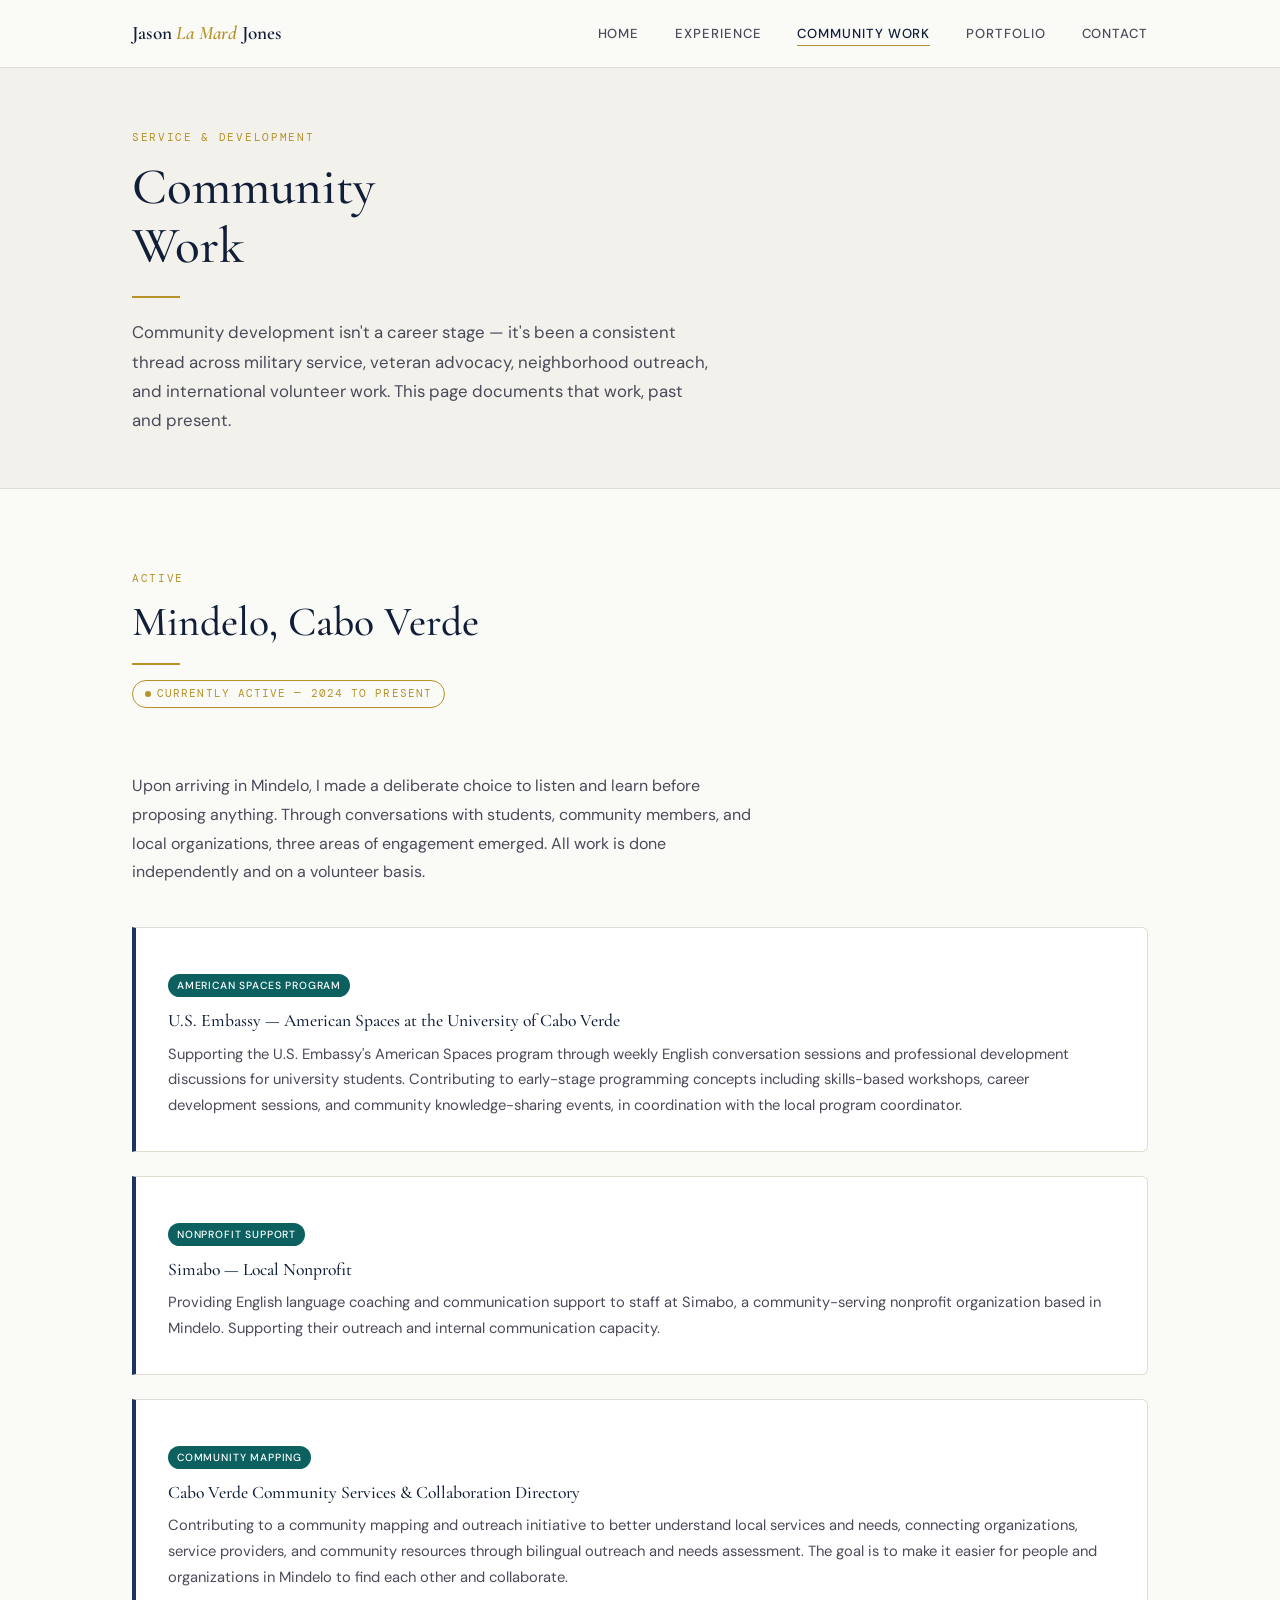
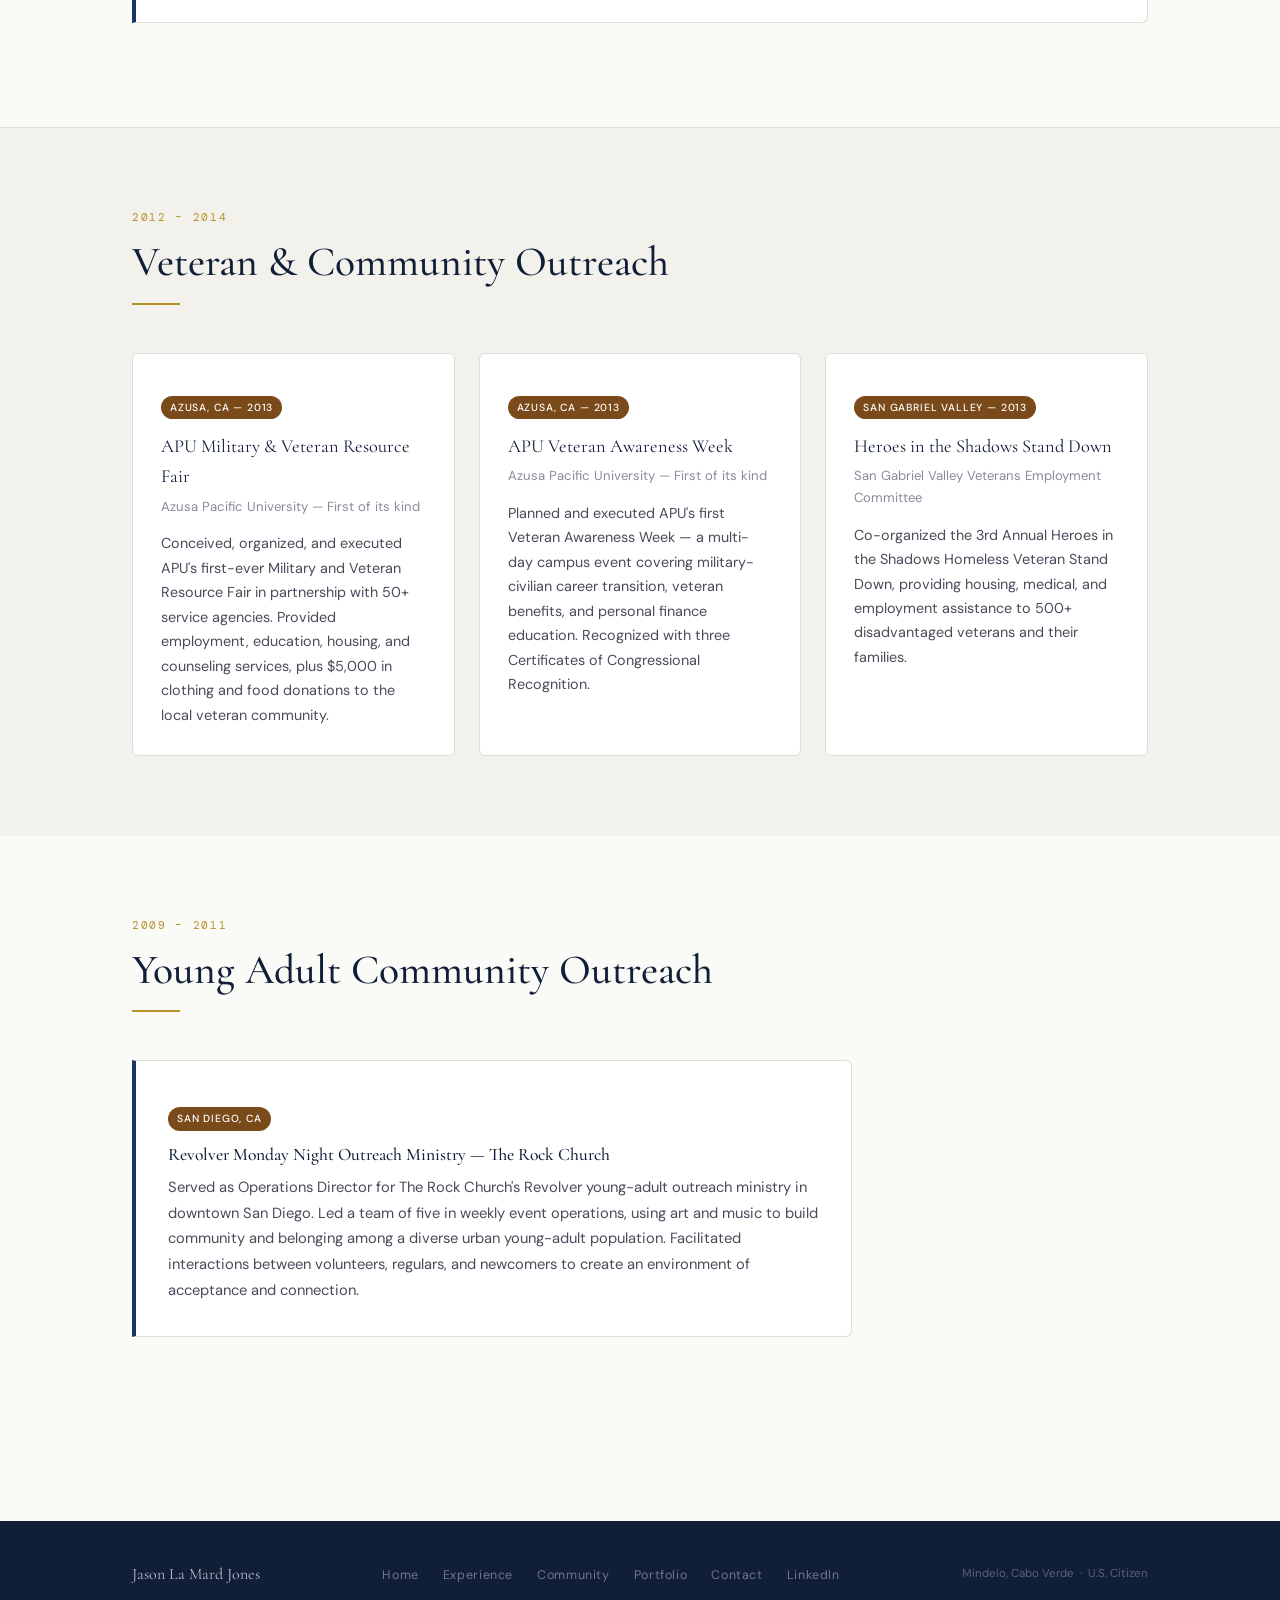
==== community.html @ a24dcb15 "Add files via upload" ====
<!DOCTYPE html>
<html lang="en">
<head>
  <meta charset="UTF-8">
  <meta name="viewport" content="width=device-width, initial-scale=1.0">
  <title>Community Work — Jason La Mard Jones</title>
  <meta name="description" content="Community development work of Jason La Mard Jones — Cabo Verde, veteran outreach, and community engagement initiatives.">
  <link rel="stylesheet" href="style.css">
</head>
<body>

<nav>
  <div class="nav-inner">
    <a href="index.html" class="nav-brand">Jason <span>La Mard</span> Jones</a>
    <ul class="nav-links">
      <li><a href="index.html">Home</a></li>
      <li><a href="experience.html">Experience</a></li>
      <li><a href="community.html">Community Work</a></li>
      <li><a href="portfolio.html">Portfolio</a></li>
      <li><a href="contact.html">Contact</a></li>
    </ul>
    <div class="nav-toggle" role="button" aria-label="Toggle navigation">
      <span></span><span></span><span></span>
    </div>
  </div>
</nav>

<div class="page">

  <!-- Page Header -->
  <section style="background: var(--warm); border-bottom: 1px solid var(--rule); padding: 60px 0 52px;">
    <div class="container">
      <span class="section-label">Service &amp; Development</span>
      <h1 style="font-size: clamp(2rem, 5vw, 3.2rem); max-width: 600px;">Community<br>Work</h1>
      <div class="section-divider" style="margin-top: 20px;"></div>
      <p style="margin-top: 20px; max-width: 580px; font-size: 1.05rem;">Community development isn't a career stage — it's been a consistent thread across military service, veteran advocacy, neighborhood outreach, and international volunteer work. This page documents that work, past and present.</p>
    </div>
  </section>

  <!-- ── CURRENT: CABO VERDE ── -->
  <section>
    <div class="container">
      <div class="section-title">
        <span class="section-label">Active</span>
        <h2>Mindelo, Cabo Verde</h2>
        <div class="section-divider"></div>
        <div style="margin-top: 14px;">
          <span class="current-badge">Currently Active — 2024 to Present</span>
        </div>
      </div>

      <p style="max-width: 620px; margin-bottom: 40px; font-size: 1rem; color: var(--mid); line-height: 1.8;">
        Upon arriving in Mindelo, I made a deliberate choice to listen and learn before proposing anything. Through conversations with students, community members, and local organizations, three areas of engagement emerged. All work is done independently and on a volunteer basis.
      </p>

      <div class="initiative-block fade-up">
        <span class="card-tag ct-community" style="margin-bottom: 14px; display: inline-block;">American Spaces Program</span>
        <h3>U.S. Embassy — American Spaces at the University of Cabo Verde</h3>
        <p style="margin-top: 10px;">Supporting the U.S. Embassy's American Spaces program through weekly English conversation sessions and professional development discussions for university students. Contributing to early-stage programming concepts including skills-based workshops, career development sessions, and community knowledge-sharing events, in coordination with the local program coordinator.</p>
      </div>

      <div class="initiative-block fade-up">
        <span class="card-tag ct-community" style="margin-bottom: 14px; display: inline-block;">Nonprofit Support</span>
        <h3>Simabo — Local Nonprofit</h3>
        <p style="margin-top: 10px;">Providing English language coaching and communication support to staff at Simabo, a community-serving nonprofit organization based in Mindelo. Supporting their outreach and internal communication capacity.</p>
      </div>

      <div class="initiative-block fade-up">
        <span class="card-tag ct-community" style="margin-bottom: 14px; display: inline-block;">Community Mapping</span>
        <h3>Cabo Verde Community Services &amp; Collaboration Directory</h3>
        <p style="margin-top: 10px;">Contributing to a community mapping and outreach initiative to better understand local services and needs, connecting organizations, service providers, and community resources through bilingual outreach and needs assessment. The goal is to make it easier for people and organizations in Mindelo to find each other and collaborate.</p>
        <!-- Add research documents here as links, e.g.:
        <div style="margin-top: 16px;">
          <a href="#" class="btn btn-ghost" style="font-size: 0.78rem;">Download Community Needs Overview →</a>
        </div>
        -->
      </div>
    </div>
  </section>

  <!-- ── VETERAN OUTREACH ── -->
  <section class="bg-warm" style="border-top: 1px solid var(--rule);">
    <div class="container">
      <div class="section-title">
        <span class="section-label">2012 – 2014</span>
        <h2>Veteran &amp; Community Outreach</h2>
        <div class="section-divider"></div>
      </div>

      <div class="exp-grid">

        <div class="card fade-up">
          <span class="card-tag ct-outreach" style="margin-bottom: 12px; display: inline-block;">Azusa, CA — 2013</span>
          <div class="card-role">APU Military &amp; Veteran Resource Fair</div>
          <div class="card-org">Azusa Pacific University — First of its kind</div>
          <p class="card-body" style="margin-top: 10px;">Conceived, organized, and executed APU's first-ever Military and Veteran Resource Fair in partnership with 50+ service agencies. Provided employment, education, housing, and counseling services, plus $5,000 in clothing and food donations to the local veteran community.</p>
          <!-- Add event photos here -->
        </div>

        <div class="card fade-up">
          <span class="card-tag ct-outreach" style="margin-bottom: 12px; display: inline-block;">Azusa, CA — 2013</span>
          <div class="card-role">APU Veteran Awareness Week</div>
          <div class="card-org">Azusa Pacific University — First of its kind</div>
          <p class="card-body" style="margin-top: 10px;">Planned and executed APU's first Veteran Awareness Week — a multi-day campus event covering military-civilian career transition, veteran benefits, and personal finance education. Recognized with three Certificates of Congressional Recognition.</p>
          <!-- Add event photos here -->
        </div>

        <div class="card fade-up">
          <span class="card-tag ct-outreach" style="margin-bottom: 12px; display: inline-block;">San Gabriel Valley — 2013</span>
          <div class="card-role">Heroes in the Shadows Stand Down</div>
          <div class="card-org">San Gabriel Valley Veterans Employment Committee</div>
          <p class="card-body" style="margin-top: 10px;">Co-organized the 3rd Annual Heroes in the Shadows Homeless Veteran Stand Down, providing housing, medical, and employment assistance to 500+ disadvantaged veterans and their families.</p>
          <!-- Add SGVVEC photos here -->
        </div>

      </div>
    </div>
  </section>

  <!-- ── YOUNG ADULT OUTREACH ── -->
  <section>
    <div class="container">
      <div class="section-title">
        <span class="section-label">2009 – 2011</span>
        <h2>Young Adult Community Outreach</h2>
        <div class="section-divider"></div>
      </div>

      <div class="initiative-block fade-up" style="max-width: 720px;">
        <span class="card-tag ct-outreach" style="margin-bottom: 14px; display: inline-block;">San Diego, CA</span>
        <h3>Revolver Monday Night Outreach Ministry — The Rock Church</h3>
        <p style="margin-top: 10px;">Served as Operations Director for The Rock Church's Revolver young-adult outreach ministry in downtown San Diego. Led a team of five in weekly event operations, using art and music to build community and belonging among a diverse urban young-adult population. Facilitated interactions between volunteers, regulars, and newcomers to create an environment of acceptance and connection.</p>
        <!-- Add Rock Church / Revolver event photos here -->
      </div>
    </div>
  </section>

  <footer>
    <div class="footer-inner">
      <span class="footer-name">Jason La Mard Jones</span>
      <ul class="footer-links">
        <li><a href="index.html">Home</a></li>
        <li><a href="experience.html">Experience</a></li>
        <li><a href="community.html">Community</a></li>
        <li><a href="portfolio.html">Portfolio</a></li>
        <li><a href="contact.html">Contact</a></li>
        <li><a href="https://linkedin.com/in/jasonlamardjones" target="_blank">LinkedIn</a></li>
      </ul>
      <span class="footer-copy">Mindelo, Cabo Verde &nbsp;·&nbsp; U.S. Citizen</span>
    </div>
  </footer>

</div>
<script src="main.js"></script>
</body>
</html>
---- style.css ----
/* ═══════════════════════════════════════════════════
   Jason La Mard Jones — Portfolio
   Design: Light & refined, editorial typography
   Palette: Cream/white base, deep navy, antique gold
   ═══════════════════════════════════════════════════ */

@import url('https://fonts.googleapis.com/css2?family=Cormorant+Garamond:ital,wght@0,400;0,500;0,600;1,400;1,500&family=DM+Sans:wght@300;400;500&family=DM+Mono:wght@400;500&display=swap');

:root {
  --navy:      #1C3461;
  --navy-deep: #111E38;
  --navy-soft: #2A4A8A;
  --gold:      #B5922A;
  --gold-lt:   #D4AE50;
  --gold-pale: #F5EDD6;
  --cream:     #FAFAF7;
  --warm:      #F3F1EC;
  --white:     #FFFFFF;
  --ink:       #1A1A24;
  --mid:       #4A4A5A;
  --soft:      #8A8A9A;
  --rule:      #E2DDD4;

  --serif:  'Cormorant Garamond', Georgia, serif;
  --sans:   'DM Sans', system-ui, sans-serif;
  --mono:   'DM Mono', monospace;

  --nav-h:  68px;
  --max:    1080px;
  --radius: 6px;

  --ease: cubic-bezier(0.25, 0.46, 0.45, 0.94);
}

*, *::before, *::after { box-sizing: border-box; margin: 0; padding: 0; }

html { scroll-behavior: smooth; font-size: 16px; }

body {
  font-family: var(--sans);
  background: var(--cream);
  color: var(--ink);
  line-height: 1.65;
  -webkit-font-smoothing: antialiased;
}

/* ── TYPOGRAPHY ── */

h1, h2, h3, h4 {
  font-family: var(--serif);
  font-weight: 500;
  line-height: 1.15;
  color: var(--navy-deep);
}

h1 { font-size: clamp(2.6rem, 6vw, 4.2rem); }
h2 { font-size: clamp(1.8rem, 4vw, 2.6rem); }
h3 { font-size: clamp(1.2rem, 2.5vw, 1.6rem); }
h4 { font-size: 1.1rem; }

p { color: var(--mid); font-size: 1rem; line-height: 1.75; }

a { color: var(--navy); text-decoration: none; transition: color 0.2s; }
a:hover { color: var(--gold); }

strong { font-weight: 500; color: var(--ink); }

/* ── NAVIGATION ── */

nav {
  position: fixed;
  top: 0; left: 0; right: 0;
  height: var(--nav-h);
  background: rgba(250, 250, 247, 0.94);
  backdrop-filter: blur(12px);
  -webkit-backdrop-filter: blur(12px);
  border-bottom: 1px solid var(--rule);
  z-index: 100;
  display: flex;
  align-items: center;
}

.nav-inner {
  max-width: var(--max);
  margin: 0 auto;
  padding: 0 32px;
  width: 100%;
  display: flex;
  align-items: center;
  justify-content: space-between;
}

.nav-brand {
  font-family: var(--serif);
  font-size: 1.2rem;
  font-weight: 600;
  color: var(--navy-deep);
  letter-spacing: 0.01em;
  text-decoration: none;
}

.nav-brand span {
  color: var(--gold);
  font-style: italic;
}

.nav-links {
  display: flex;
  align-items: center;
  gap: 36px;
  list-style: none;
}

.nav-links a {
  font-size: 0.82rem;
  font-weight: 500;
  letter-spacing: 0.07em;
  text-transform: uppercase;
  color: var(--mid);
  transition: color 0.2s;
  position: relative;
  padding-bottom: 2px;
}

.nav-links a::after {
  content: '';
  position: absolute;
  bottom: -2px; left: 0;
  width: 0; height: 1px;
  background: var(--gold);
  transition: width 0.25s var(--ease);
}

.nav-links a:hover,
.nav-links a.active {
  color: var(--navy-deep);
}

.nav-links a:hover::after,
.nav-links a.active::after {
  width: 100%;
}

/* Mobile nav toggle */
.nav-toggle {
  display: none;
  flex-direction: column;
  gap: 5px;
  cursor: pointer;
  padding: 4px;
}

.nav-toggle span {
  display: block;
  width: 24px; height: 1.5px;
  background: var(--navy-deep);
  transition: transform 0.3s, opacity 0.3s;
}

/* ── PAGE WRAPPER ── */

.page {
  padding-top: var(--nav-h);
  min-height: 100vh;
}

.container {
  max-width: var(--max);
  margin: 0 auto;
  padding: 0 32px;
}

/* ── SECTION ── */

section {
  padding: 80px 0;
}

.section-label {
  font-family: var(--mono);
  font-size: 0.7rem;
  letter-spacing: 0.15em;
  text-transform: uppercase;
  color: var(--gold);
  margin-bottom: 12px;
  display: block;
}

.section-title {
  margin-bottom: 48px;
}

.section-title h2 {
  margin-bottom: 4px;
}

.section-divider {
  width: 48px; height: 2px;
  background: var(--gold);
  margin-top: 16px;
}

/* ── HERO (home page) ── */

.hero {
  padding: 100px 0 80px;
  background: var(--cream);
  position: relative;
  overflow: hidden;
}

.hero::before {
  content: '';
  position: absolute;
  top: -120px; right: -80px;
  width: 500px; height: 500px;
  border-radius: 50%;
  background: radial-gradient(circle, rgba(181,146,42,0.06) 0%, transparent 70%);
  pointer-events: none;
}

.hero-grid {
  display: grid;
  grid-template-columns: 1fr 380px;
  gap: 80px;
  align-items: center;
}

.hero-eyebrow {
  font-family: var(--mono);
  font-size: 0.72rem;
  letter-spacing: 0.16em;
  text-transform: uppercase;
  color: var(--gold);
  margin-bottom: 20px;
  display: block;
}

.hero h1 {
  margin-bottom: 8px;
}

.hero-subtitle {
  font-family: var(--serif);
  font-size: clamp(1.1rem, 2.5vw, 1.4rem);
  color: var(--mid);
  font-style: italic;
  margin-bottom: 28px;
  line-height: 1.4;
}

.hero-tags {
  display: flex;
  flex-wrap: wrap;
  gap: 8px;
  margin-bottom: 36px;
}

.tag {
  font-size: 0.75rem;
  font-weight: 500;
  letter-spacing: 0.05em;
  padding: 5px 14px;
  border-radius: 20px;
  border: 1px solid var(--rule);
  color: var(--mid);
  background: var(--white);
}

.tag.highlight {
  background: var(--navy);
  color: var(--gold-pale);
  border-color: var(--navy);
}

.hero-bio {
  font-size: 1.05rem;
  line-height: 1.8;
  color: var(--mid);
  margin-bottom: 40px;
  max-width: 580px;
}

.hero-actions {
  display: flex;
  gap: 16px;
  flex-wrap: wrap;
}

/* Photo panel */
.hero-photo {
  position: relative;
}

.photo-frame {
  position: relative;
  border-radius: 4px;
  overflow: hidden;
  aspect-ratio: 4/5;
  background: var(--warm);
  border: 1px solid var(--rule);
}

.photo-frame::after {
  content: '';
  position: absolute;
  inset: 0;
  border: 1px solid rgba(181,146,42,0.2);
  border-radius: 4px;
  pointer-events: none;
}

.photo-placeholder {
  width: 100%;
  height: 100%;
  display: flex;
  flex-direction: column;
  align-items: center;
  justify-content: center;
  gap: 12px;
  color: var(--soft);
}

.photo-placeholder svg {
  width: 48px; height: 48px;
  opacity: 0.4;
}

.photo-placeholder p {
  font-size: 0.8rem;
  color: var(--soft);
  text-align: center;
  padding: 0 20px;
}

.photo-accent {
  position: absolute;
  bottom: -16px; right: -16px;
  width: 80px; height: 80px;
  border: 2px solid var(--gold);
  border-radius: 4px;
  opacity: 0.3;
  pointer-events: none;
}

.stat-strip {
  display: flex;
  gap: 32px;
  margin-top: 28px;
  padding-top: 28px;
  border-top: 1px solid var(--rule);
}

.stat {
  display: flex;
  flex-direction: column;
}

.stat-num {
  font-family: var(--serif);
  font-size: 1.8rem;
  font-weight: 600;
  color: var(--navy);
  line-height: 1;
}

.stat-label {
  font-size: 0.72rem;
  color: var(--soft);
  letter-spacing: 0.04em;
  margin-top: 4px;
}

/* ── BUTTONS ── */

.btn {
  display: inline-flex;
  align-items: center;
  gap: 8px;
  font-family: var(--sans);
  font-size: 0.82rem;
  font-weight: 500;
  letter-spacing: 0.06em;
  text-transform: uppercase;
  padding: 12px 24px;
  border-radius: var(--radius);
  cursor: pointer;
  transition: all 0.22s var(--ease);
  text-decoration: none;
  border: none;
}

.btn-primary {
  background: var(--navy);
  color: var(--gold-pale);
}

.btn-primary:hover {
  background: var(--navy-deep);
  color: var(--gold-lt);
  transform: translateY(-1px);
  box-shadow: 0 4px 16px rgba(28,52,97,0.25);
}

.btn-outline {
  background: transparent;
  color: var(--navy);
  border: 1.5px solid var(--navy);
}

.btn-outline:hover {
  background: var(--navy);
  color: var(--gold-pale);
  transform: translateY(-1px);
}

.btn-ghost {
  background: transparent;
  color: var(--gold);
  border: 1.5px solid var(--gold);
  padding: 10px 20px;
}

.btn-ghost:hover {
  background: var(--gold-pale);
  color: var(--navy);
}

/* ── CARDS ── */

.card {
  background: var(--white);
  border: 1px solid var(--rule);
  border-radius: var(--radius);
  padding: 28px;
  transition: box-shadow 0.25s, transform 0.25s;
}

.card:hover {
  box-shadow: 0 8px 32px rgba(28,52,97,0.09);
  transform: translateY(-2px);
}

.card-year {
  font-family: var(--mono);
  font-size: 0.68rem;
  letter-spacing: 0.1em;
  color: var(--gold);
  text-transform: uppercase;
  margin-bottom: 8px;
}

.card-role {
  font-family: var(--serif);
  font-size: 1.15rem;
  color: var(--navy-deep);
  margin-bottom: 4px;
}

.card-org {
  font-size: 0.82rem;
  color: var(--soft);
  margin-bottom: 14px;
}

.card-body {
  font-size: 0.9rem;
  line-height: 1.7;
  color: var(--mid);
}

.card-tag {
  display: inline-block;
  font-size: 0.65rem;
  font-weight: 500;
  letter-spacing: 0.08em;
  text-transform: uppercase;
  padding: 3px 9px;
  border-radius: 20px;
  margin-top: 14px;
  color: #fff;
}

.ct-military  { background: var(--navy); }
.ct-outreach  { background: #7A4A1A; }
.ct-education { background: #1A5C2A; }
.ct-media     { background: #7A1A1A; }
.ct-coaching  { background: #4A1A7A; }
.ct-community { background: #0D6060; }

/* ── TIMELINE ── */

.tl-wrap {
  position: relative;
  padding-left: 32px;
}

.tl-wrap::before {
  content: '';
  position: absolute;
  left: 7px; top: 6px; bottom: 6px;
  width: 1px;
  background: linear-gradient(to bottom, var(--navy) 0%, var(--gold) 100%);
}

.tl-entry {
  position: relative;
  margin-bottom: 36px;
  cursor: pointer;
}

.tl-entry::before {
  content: '';
  position: absolute;
  left: -28px; top: 6px;
  width: 10px; height: 10px;
  border-radius: 50%;
  background: var(--cream);
  border: 2px solid var(--navy);
  outline: 3px solid var(--cream);
  transition: border-color 0.2s, background 0.2s;
}

.tl-entry:hover::before,
.tl-entry.open::before {
  background: var(--gold);
  border-color: var(--gold);
}

.tl-header {
  padding: 16px 20px;
  background: var(--white);
  border: 1px solid var(--rule);
  border-radius: var(--radius);
  transition: border-color 0.22s, box-shadow 0.22s;
}

.tl-entry:hover .tl-header,
.tl-entry.open .tl-header {
  border-color: var(--gold);
  box-shadow: 0 2px 12px rgba(181,146,42,0.12);
}

.tl-year {
  font-family: var(--mono);
  font-size: 0.65rem;
  letter-spacing: 0.12em;
  color: var(--gold);
  text-transform: uppercase;
  margin-bottom: 3px;
}

.tl-role {
  font-family: var(--serif);
  font-size: 1rem;
  color: var(--navy-deep);
  line-height: 1.3;
}

.tl-org {
  font-size: 0.78rem;
  color: var(--soft);
  margin-top: 2px;
}

.tl-detail {
  max-height: 0;
  overflow: hidden;
  transition: max-height 0.4s var(--ease), opacity 0.3s;
  opacity: 0;
}

.tl-entry.open .tl-detail {
  max-height: 400px;
  opacity: 1;
}

.tl-detail-inner {
  padding: 14px 20px 16px;
  background: var(--warm);
  border: 1px solid var(--rule);
  border-top: none;
  border-radius: 0 0 var(--radius) var(--radius);
  font-size: 0.85rem;
  color: var(--mid);
  line-height: 1.7;
}

.tl-detail-inner ul {
  padding-left: 18px;
  margin-top: 4px;
}

.tl-detail-inner li {
  margin-bottom: 4px;
}

/* ── EXPERIENCE GRID ── */

.exp-grid {
  display: grid;
  grid-template-columns: repeat(auto-fill, minmax(300px, 1fr));
  gap: 24px;
}

/* ── COMMUNITY SECTION ── */

.current-badge {
  display: inline-flex;
  align-items: center;
  gap: 6px;
  font-family: var(--mono);
  font-size: 0.68rem;
  letter-spacing: 0.1em;
  text-transform: uppercase;
  color: var(--gold);
  border: 1px solid var(--gold);
  border-radius: 20px;
  padding: 4px 12px;
  margin-bottom: 16px;
}

.current-badge::before {
  content: '';
  width: 6px; height: 6px;
  background: var(--gold);
  border-radius: 50%;
  animation: pulse 2s infinite;
}

@keyframes pulse {
  0%, 100% { opacity: 1; transform: scale(1); }
  50% { opacity: 0.5; transform: scale(1.3); }
}

.initiative-block {
  padding: 32px;
  background: var(--white);
  border: 1px solid var(--rule);
  border-left: 4px solid var(--navy);
  border-radius: 0 var(--radius) var(--radius) 0;
  margin-bottom: 24px;
  transition: border-left-color 0.22s, box-shadow 0.22s;
}

.initiative-block:hover {
  border-left-color: var(--gold);
  box-shadow: 0 4px 20px rgba(28,52,97,0.08);
}

.initiative-block h3 {
  font-size: 1.1rem;
  margin-bottom: 8px;
}

.initiative-block p {
  font-size: 0.92rem;
}

/* ── PORTFOLIO ── */

.media-grid {
  display: grid;
  grid-template-columns: repeat(auto-fill, minmax(280px, 1fr));
  gap: 24px;
}

.media-card {
  background: var(--white);
  border: 1px solid var(--rule);
  border-radius: var(--radius);
  overflow: hidden;
  transition: box-shadow 0.25s, transform 0.25s;
}

.media-card:hover {
  box-shadow: 0 8px 32px rgba(28,52,97,0.1);
  transform: translateY(-2px);
}

.media-thumb {
  height: 160px;
  background: var(--warm);
  display: flex;
  align-items: center;
  justify-content: center;
  border-bottom: 1px solid var(--rule);
  position: relative;
  overflow: hidden;
}

.media-thumb-label {
  font-family: var(--mono);
  font-size: 0.65rem;
  letter-spacing: 0.1em;
  color: var(--soft);
  text-transform: uppercase;
}

.media-body {
  padding: 18px 20px;
}

.media-type {
  font-family: var(--mono);
  font-size: 0.62rem;
  letter-spacing: 0.1em;
  color: var(--gold);
  text-transform: uppercase;
  margin-bottom: 6px;
}

.media-title {
  font-family: var(--serif);
  font-size: 1rem;
  color: var(--navy-deep);
  margin-bottom: 6px;
  line-height: 1.3;
}

.media-desc {
  font-size: 0.82rem;
  color: var(--soft);
  line-height: 1.6;
}

/* ── CONTACT ── */

.contact-grid {
  display: grid;
  grid-template-columns: 1fr 1fr;
  gap: 80px;
  align-items: start;
}

.contact-item {
  display: flex;
  align-items: flex-start;
  gap: 16px;
  padding: 20px 0;
  border-bottom: 1px solid var(--rule);
}

.contact-icon {
  width: 36px; height: 36px;
  background: var(--gold-pale);
  border-radius: 50%;
  display: flex;
  align-items: center;
  justify-content: center;
  flex-shrink: 0;
  color: var(--gold);
}

.contact-label {
  font-family: var(--mono);
  font-size: 0.65rem;
  letter-spacing: 0.1em;
  text-transform: uppercase;
  color: var(--soft);
  margin-bottom: 4px;
}

.contact-value {
  font-size: 0.95rem;
  color: var(--ink);
  font-weight: 400;
}

/* ── FOOTER ── */

footer {
  background: var(--navy-deep);
  color: rgba(255,255,255,0.5);
  padding: 40px 0;
  margin-top: 80px;
}

.footer-inner {
  max-width: var(--max);
  margin: 0 auto;
  padding: 0 32px;
  display: flex;
  align-items: center;
  justify-content: space-between;
  flex-wrap: wrap;
  gap: 16px;
}

.footer-name {
  font-family: var(--serif);
  font-size: 1rem;
  color: rgba(255,255,255,0.7);
}

.footer-links {
  display: flex;
  gap: 24px;
  list-style: none;
}

.footer-links a {
  font-size: 0.78rem;
  color: rgba(255,255,255,0.4);
  letter-spacing: 0.05em;
  transition: color 0.2s;
}

.footer-links a:hover { color: var(--gold-lt); }

.footer-copy {
  font-size: 0.72rem;
  color: rgba(255,255,255,0.3);
}

/* ── ANIMATIONS ── */

.fade-up {
  opacity: 0;
  transform: translateY(24px);
  transition: opacity 0.6s var(--ease), transform 0.6s var(--ease);
}

.fade-up.visible {
  opacity: 1;
  transform: translateY(0);
}

/* Stagger */
.fade-up:nth-child(2) { transition-delay: 0.1s; }
.fade-up:nth-child(3) { transition-delay: 0.2s; }
.fade-up:nth-child(4) { transition-delay: 0.3s; }
.fade-up:nth-child(5) { transition-delay: 0.4s; }

/* ── UTILITY ── */

.text-gold { color: var(--gold); }
.text-navy { color: var(--navy); }
.text-soft { color: var(--soft); font-size: 0.9rem; }
.serif { font-family: var(--serif); }
.mono  { font-family: var(--mono); font-size: 0.8rem; letter-spacing: 0.08em; }

.bg-warm  { background: var(--warm); }
.bg-navy  { background: var(--navy-deep); color: #fff; }

.ruled {
  border-top: 1px solid var(--rule);
  padding-top: 48px;
  margin-top: 48px;
}

/* ── RESPONSIVE ── */

@media (max-width: 768px) {
  .hero-grid    { grid-template-columns: 1fr; }
  .hero-photo   { display: none; }
  .contact-grid { grid-template-columns: 1fr; gap: 40px; }
  .exp-grid     { grid-template-columns: 1fr; }
  .stat-strip   { gap: 20px; }

  .nav-links {
    display: none;
    position: absolute;
    top: var(--nav-h);
    left: 0; right: 0;
    background: var(--cream);
    border-bottom: 1px solid var(--rule);
    flex-direction: column;
    gap: 0;
    padding: 8px 0;
  }

  .nav-links.open { display: flex; }

  .nav-links li { width: 100%; }
  .nav-links a {
    display: block;
    padding: 14px 32px;
    font-size: 0.88rem;
  }

  .nav-links a::after { display: none; }

  .nav-toggle { display: flex; }

  section { padding: 56px 0; }
  .container { padding: 0 20px; }
  .hero { padding: 60px 0 56px; }
}
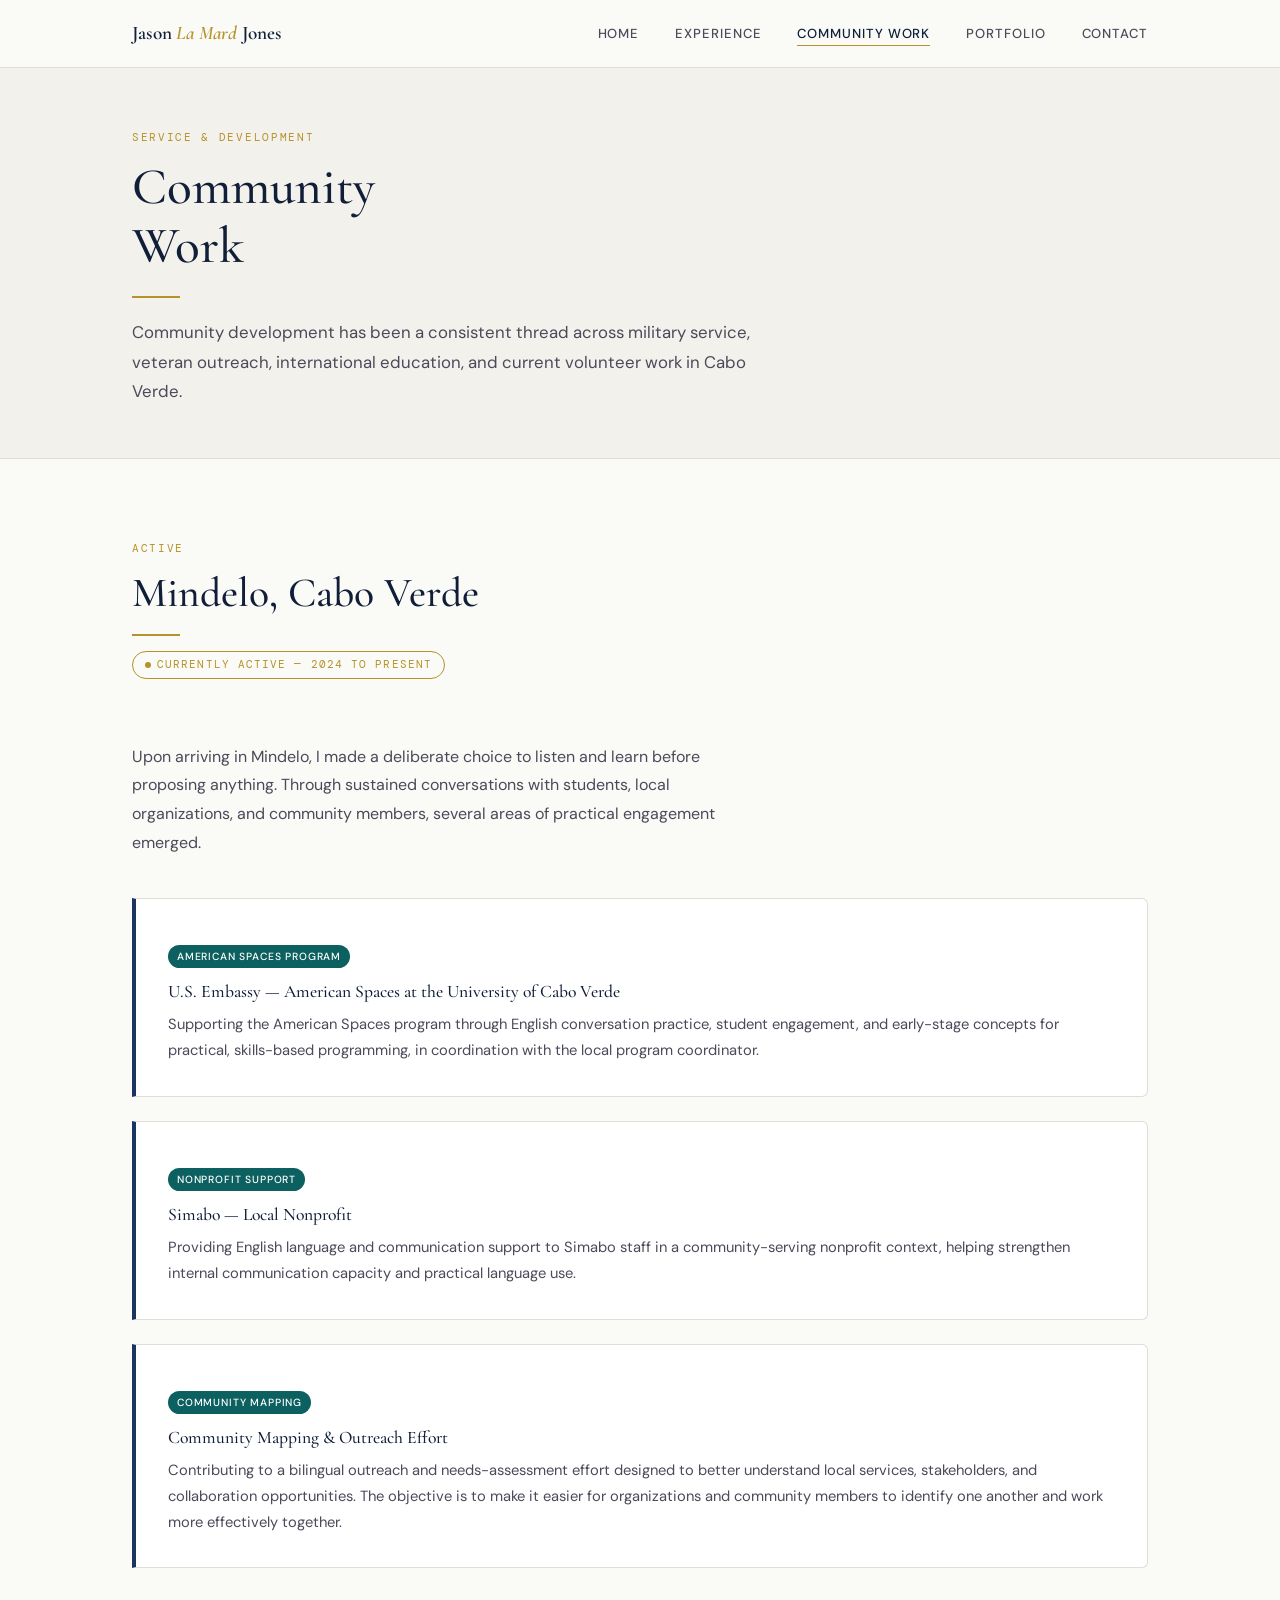
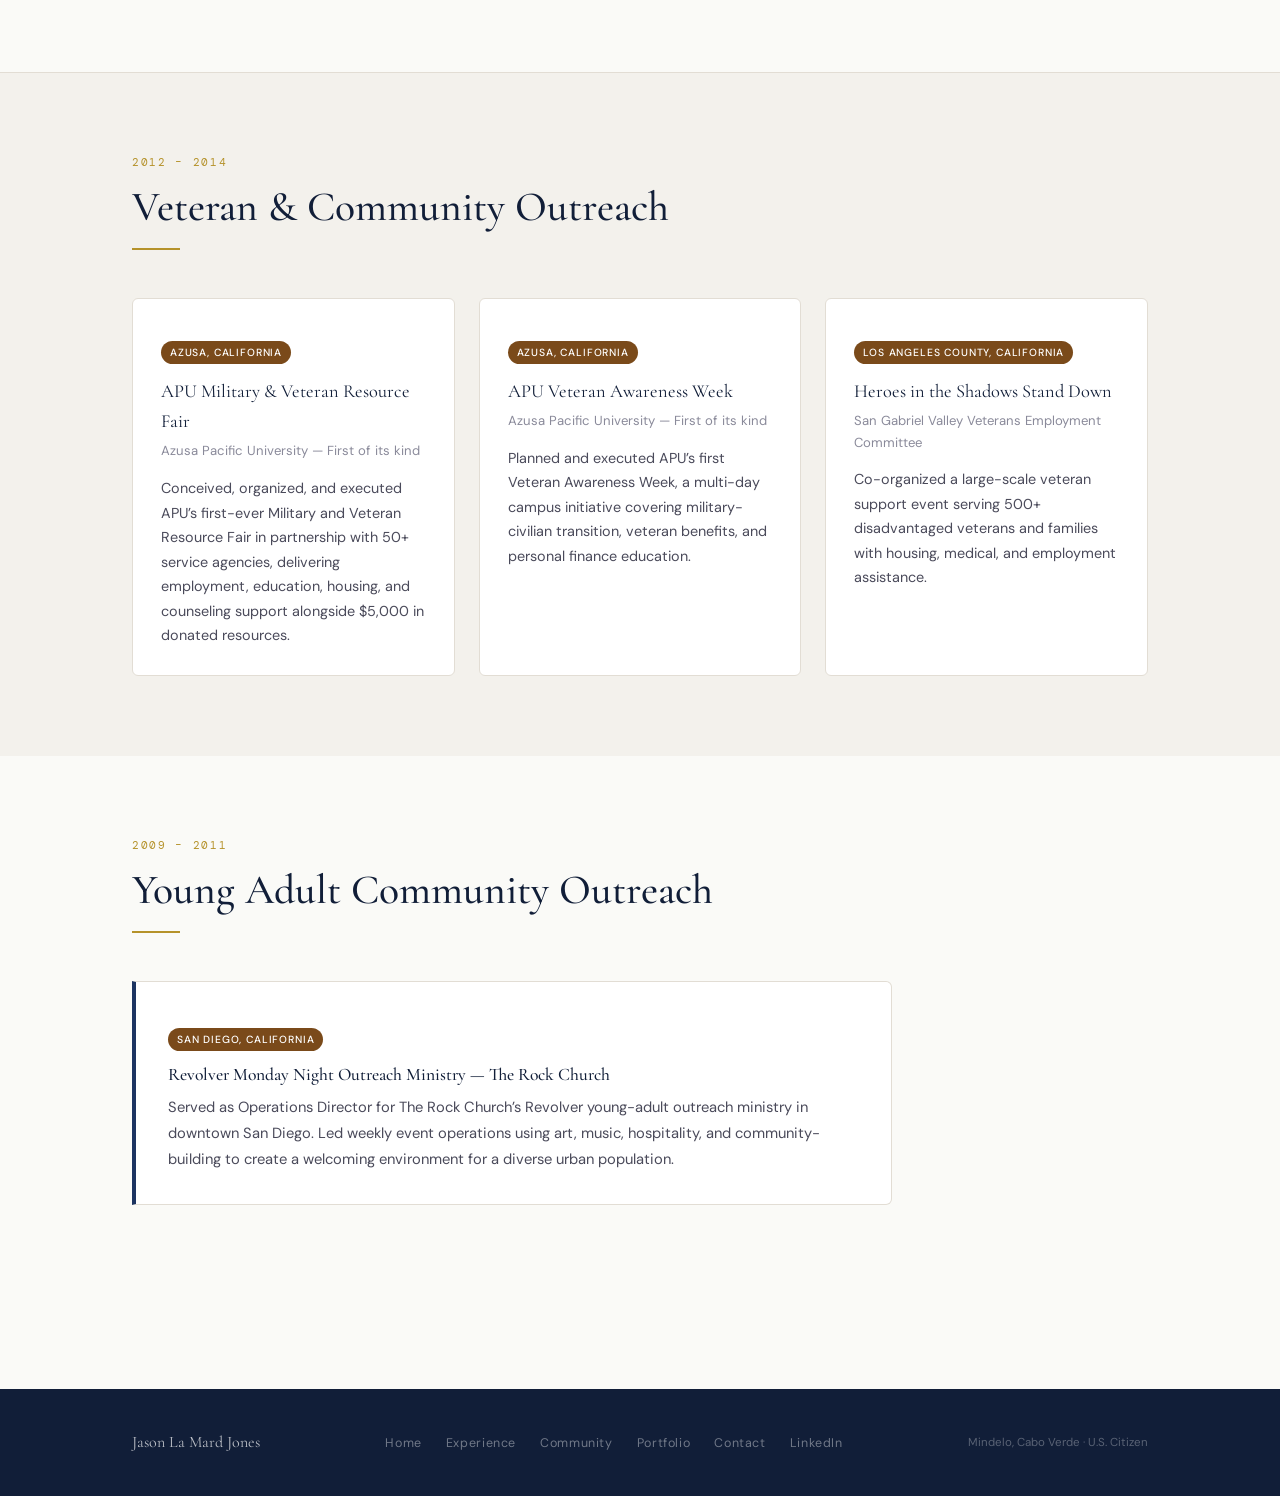
==== commit 2146ebb2: "Allow overwrite / replace existing files Updated site layout and structure (v2)" ====
--- a/community.html
+++ b/community.html
@@ -8,7 +8,6 @@
   <link rel="stylesheet" href="style.css">
 </head>
 <body>
-
 <nav>
   <div class="nav-inner">
     <a href="index.html" class="nav-brand">Jason <span>La Mard</span> Jones</a>
@@ -19,138 +18,70 @@
       <li><a href="portfolio.html">Portfolio</a></li>
       <li><a href="contact.html">Contact</a></li>
     </ul>
-    <div class="nav-toggle" role="button" aria-label="Toggle navigation">
-      <span></span><span></span><span></span>
-    </div>
+    <div class="nav-toggle" role="button" aria-label="Toggle navigation"><span></span><span></span><span></span></div>
   </div>
 </nav>
-
 <div class="page">
-
-  <!-- Page Header -->
   <section style="background: var(--warm); border-bottom: 1px solid var(--rule); padding: 60px 0 52px;">
     <div class="container">
-      <span class="section-label">Service &amp; Development</span>
-      <h1 style="font-size: clamp(2rem, 5vw, 3.2rem); max-width: 600px;">Community<br>Work</h1>
+      <span class="section-label">Service & Development</span>
+      <h1 style="font-size: clamp(2rem, 5vw, 3.2rem); max-width: 660px;">Community<br>Work</h1>
       <div class="section-divider" style="margin-top: 20px;"></div>
-      <p style="margin-top: 20px; max-width: 580px; font-size: 1.05rem;">Community development isn't a career stage — it's been a consistent thread across military service, veteran advocacy, neighborhood outreach, and international volunteer work. This page documents that work, past and present.</p>
+      <p style="margin-top: 20px; max-width: 620px; font-size: 1.05rem;">Community development has been a consistent thread across military service, veteran outreach, international education, and current volunteer work in Cabo Verde.</p>
     </div>
   </section>
 
-  <!-- ── CURRENT: CABO VERDE ── -->
   <section>
     <div class="container">
       <div class="section-title">
         <span class="section-label">Active</span>
         <h2>Mindelo, Cabo Verde</h2>
         <div class="section-divider"></div>
-        <div style="margin-top: 14px;">
-          <span class="current-badge">Currently Active — 2024 to Present</span>
-        </div>
+        <div style="margin-top:14px;"><span class="current-badge">Currently Active — 2024 to Present</span></div>
       </div>
 
-      <p style="max-width: 620px; margin-bottom: 40px; font-size: 1rem; color: var(--mid); line-height: 1.8;">
-        Upon arriving in Mindelo, I made a deliberate choice to listen and learn before proposing anything. Through conversations with students, community members, and local organizations, three areas of engagement emerged. All work is done independently and on a volunteer basis.
-      </p>
+      <p style="max-width: 640px; margin-bottom: 40px; font-size: 1rem; color: var(--mid); line-height: 1.8;">Upon arriving in Mindelo, I made a deliberate choice to listen and learn before proposing anything. Through sustained conversations with students, local organizations, and community members, several areas of practical engagement emerged.</p>
 
-      <div class="initiative-block fade-up">
-        <span class="card-tag ct-community" style="margin-bottom: 14px; display: inline-block;">American Spaces Program</span>
+      <div class="initiative-block fade-up" id="american-spaces">
+        <span class="card-tag ct-community" style="margin-bottom:14px; display:inline-block;">American Spaces Program</span>
         <h3>U.S. Embassy — American Spaces at the University of Cabo Verde</h3>
-        <p style="margin-top: 10px;">Supporting the U.S. Embassy's American Spaces program through weekly English conversation sessions and professional development discussions for university students. Contributing to early-stage programming concepts including skills-based workshops, career development sessions, and community knowledge-sharing events, in coordination with the local program coordinator.</p>
+        <p style="margin-top:10px;">Supporting the American Spaces program through English conversation practice, student engagement, and early-stage concepts for practical, skills-based programming, in coordination with the local program coordinator.</p>
       </div>
 
-      <div class="initiative-block fade-up">
-        <span class="card-tag ct-community" style="margin-bottom: 14px; display: inline-block;">Nonprofit Support</span>
+      <div class="initiative-block fade-up" id="simaboa">
+        <span class="card-tag ct-community" style="margin-bottom:14px; display:inline-block;">Nonprofit Support</span>
         <h3>Simabo — Local Nonprofit</h3>
-        <p style="margin-top: 10px;">Providing English language coaching and communication support to staff at Simabo, a community-serving nonprofit organization based in Mindelo. Supporting their outreach and internal communication capacity.</p>
+        <p style="margin-top:10px;">Providing English language and communication support to Simabo staff in a community-serving nonprofit context, helping strengthen internal communication capacity and practical language use.</p>
       </div>
 
-      <div class="initiative-block fade-up">
-        <span class="card-tag ct-community" style="margin-bottom: 14px; display: inline-block;">Community Mapping</span>
-        <h3>Cabo Verde Community Services &amp; Collaboration Directory</h3>
-        <p style="margin-top: 10px;">Contributing to a community mapping and outreach initiative to better understand local services and needs, connecting organizations, service providers, and community resources through bilingual outreach and needs assessment. The goal is to make it easier for people and organizations in Mindelo to find each other and collaborate.</p>
-        <!-- Add research documents here as links, e.g.:
-        <div style="margin-top: 16px;">
-          <a href="#" class="btn btn-ghost" style="font-size: 0.78rem;">Download Community Needs Overview →</a>
-        </div>
-        -->
+      <div class="initiative-block fade-up" id="mapping">
+        <span class="card-tag ct-community" style="margin-bottom:14px; display:inline-block;">Community Mapping</span>
+        <h3>Community Mapping & Outreach Effort</h3>
+        <p style="margin-top:10px;">Contributing to a bilingual outreach and needs-assessment effort designed to better understand local services, stakeholders, and collaboration opportunities. The objective is to make it easier for organizations and community members to identify one another and work more effectively together.</p>
       </div>
     </div>
   </section>
 
-  <!-- ── VETERAN OUTREACH ── -->
   <section class="bg-warm" style="border-top: 1px solid var(--rule);">
     <div class="container">
-      <div class="section-title">
-        <span class="section-label">2012 – 2014</span>
-        <h2>Veteran &amp; Community Outreach</h2>
-        <div class="section-divider"></div>
-      </div>
-
+      <div class="section-title"><span class="section-label">2012 – 2014</span><h2>Veteran & Community Outreach</h2><div class="section-divider"></div></div>
       <div class="exp-grid">
-
-        <div class="card fade-up">
-          <span class="card-tag ct-outreach" style="margin-bottom: 12px; display: inline-block;">Azusa, CA — 2013</span>
-          <div class="card-role">APU Military &amp; Veteran Resource Fair</div>
-          <div class="card-org">Azusa Pacific University — First of its kind</div>
-          <p class="card-body" style="margin-top: 10px;">Conceived, organized, and executed APU's first-ever Military and Veteran Resource Fair in partnership with 50+ service agencies. Provided employment, education, housing, and counseling services, plus $5,000 in clothing and food donations to the local veteran community.</p>
-          <!-- Add event photos here -->
-        </div>
-
-        <div class="card fade-up">
-          <span class="card-tag ct-outreach" style="margin-bottom: 12px; display: inline-block;">Azusa, CA — 2013</span>
-          <div class="card-role">APU Veteran Awareness Week</div>
-          <div class="card-org">Azusa Pacific University — First of its kind</div>
-          <p class="card-body" style="margin-top: 10px;">Planned and executed APU's first Veteran Awareness Week — a multi-day campus event covering military-civilian career transition, veteran benefits, and personal finance education. Recognized with three Certificates of Congressional Recognition.</p>
-          <!-- Add event photos here -->
-        </div>
-
-        <div class="card fade-up">
-          <span class="card-tag ct-outreach" style="margin-bottom: 12px; display: inline-block;">San Gabriel Valley — 2013</span>
-          <div class="card-role">Heroes in the Shadows Stand Down</div>
-          <div class="card-org">San Gabriel Valley Veterans Employment Committee</div>
-          <p class="card-body" style="margin-top: 10px;">Co-organized the 3rd Annual Heroes in the Shadows Homeless Veteran Stand Down, providing housing, medical, and employment assistance to 500+ disadvantaged veterans and their families.</p>
-          <!-- Add SGVVEC photos here -->
-        </div>
-
+        <div class="card fade-up"><span class="card-tag ct-outreach" style="margin-bottom:12px; display:inline-block;">Azusa, California</span><div class="card-role">APU Military & Veteran Resource Fair</div><div class="card-org">Azusa Pacific University — First of its kind</div><p class="card-body" style="margin-top:10px;">Conceived, organized, and executed APU’s first-ever Military and Veteran Resource Fair in partnership with 50+ service agencies, delivering employment, education, housing, and counseling support alongside $5,000 in donated resources.</p></div>
+        <div class="card fade-up"><span class="card-tag ct-outreach" style="margin-bottom:12px; display:inline-block;">Azusa, California</span><div class="card-role">APU Veteran Awareness Week</div><div class="card-org">Azusa Pacific University — First of its kind</div><p class="card-body" style="margin-top:10px;">Planned and executed APU’s first Veteran Awareness Week, a multi-day campus initiative covering military-civilian transition, veteran benefits, and personal finance education.</p></div>
+        <div class="card fade-up"><span class="card-tag ct-outreach" style="margin-bottom:12px; display:inline-block;">Los Angeles County, California</span><div class="card-role">Heroes in the Shadows Stand Down</div><div class="card-org">San Gabriel Valley Veterans Employment Committee</div><p class="card-body" style="margin-top:10px;">Co-organized a large-scale veteran support event serving 500+ disadvantaged veterans and families with housing, medical, and employment assistance.</p></div>
       </div>
     </div>
   </section>
 
-  <!-- ── YOUNG ADULT OUTREACH ── -->
   <section>
     <div class="container">
-      <div class="section-title">
-        <span class="section-label">2009 – 2011</span>
-        <h2>Young Adult Community Outreach</h2>
-        <div class="section-divider"></div>
-      </div>
-
-      <div class="initiative-block fade-up" style="max-width: 720px;">
-        <span class="card-tag ct-outreach" style="margin-bottom: 14px; display: inline-block;">San Diego, CA</span>
-        <h3>Revolver Monday Night Outreach Ministry — The Rock Church</h3>
-        <p style="margin-top: 10px;">Served as Operations Director for The Rock Church's Revolver young-adult outreach ministry in downtown San Diego. Led a team of five in weekly event operations, using art and music to build community and belonging among a diverse urban young-adult population. Facilitated interactions between volunteers, regulars, and newcomers to create an environment of acceptance and connection.</p>
-        <!-- Add Rock Church / Revolver event photos here -->
-      </div>
+      <div class="section-title"><span class="section-label">2009 – 2011</span><h2>Young Adult Community Outreach</h2><div class="section-divider"></div></div>
+      <div class="initiative-block fade-up" style="max-width: 760px;"><span class="card-tag ct-outreach" style="margin-bottom:14px; display:inline-block;">San Diego, California</span><h3>Revolver Monday Night Outreach Ministry — The Rock Church</h3><p style="margin-top:10px;">Served as Operations Director for The Rock Church’s Revolver young-adult outreach ministry in downtown San Diego. Led weekly event operations using art, music, hospitality, and community-building to create a welcoming environment for a diverse urban population.</p></div>
     </div>
   </section>
 
-  <footer>
-    <div class="footer-inner">
-      <span class="footer-name">Jason La Mard Jones</span>
-      <ul class="footer-links">
-        <li><a href="index.html">Home</a></li>
-        <li><a href="experience.html">Experience</a></li>
-        <li><a href="community.html">Community</a></li>
-        <li><a href="portfolio.html">Portfolio</a></li>
-        <li><a href="contact.html">Contact</a></li>
-        <li><a href="https://linkedin.com/in/jasonlamardjones" target="_blank">LinkedIn</a></li>
-      </ul>
-      <span class="footer-copy">Mindelo, Cabo Verde &nbsp;·&nbsp; U.S. Citizen</span>
-    </div>
-  </footer>
-
+  <footer><div class="footer-inner"><span class="footer-name">Jason La Mard Jones</span><ul class="footer-links"><li><a href="index.html">Home</a></li><li><a href="experience.html">Experience</a></li><li><a href="community.html">Community</a></li><li><a href="portfolio.html">Portfolio</a></li><li><a href="contact.html">Contact</a></li><li><a href="https://linkedin.com/in/jasonlamardjones" target="_blank">LinkedIn</a></li></ul><span class="footer-copy">Mindelo, Cabo Verde · U.S. Citizen</span></div></footer>
 </div>
 <script src="main.js"></script>
 </body>
-</html>
+</html>
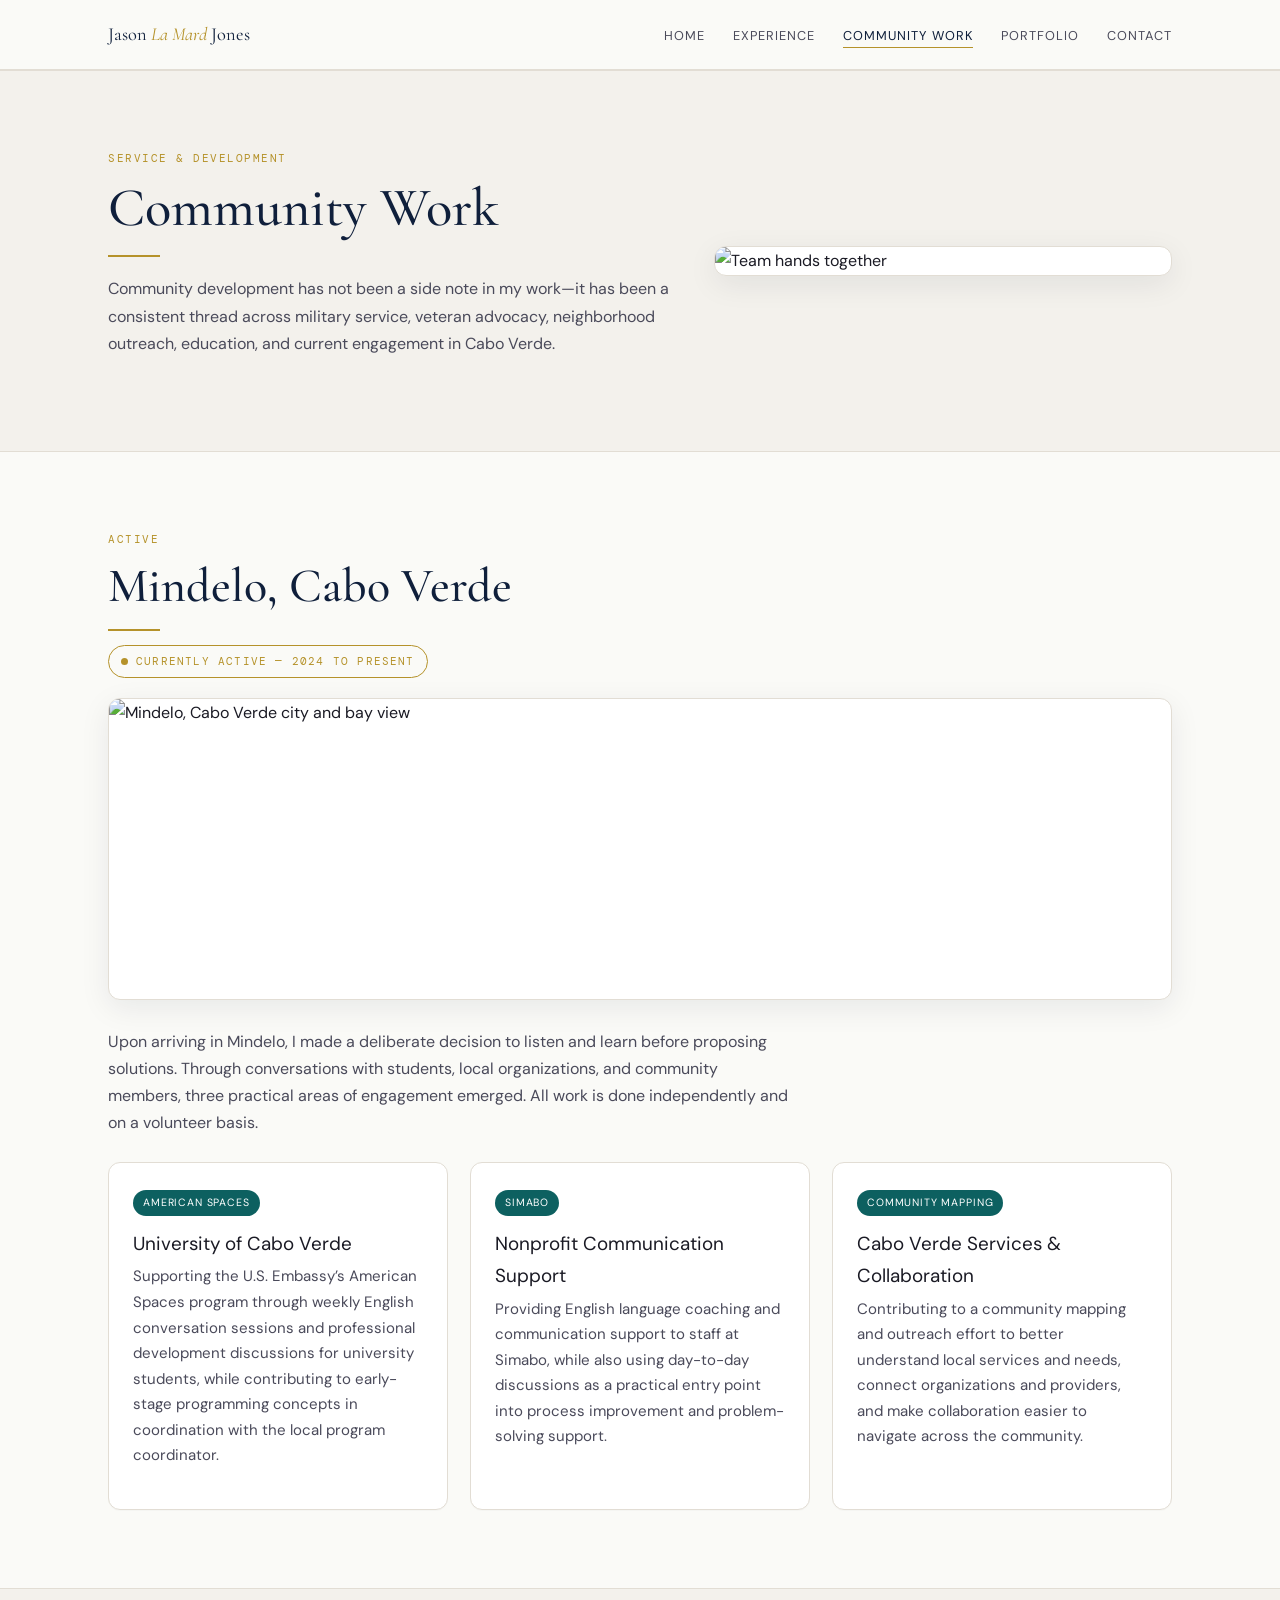
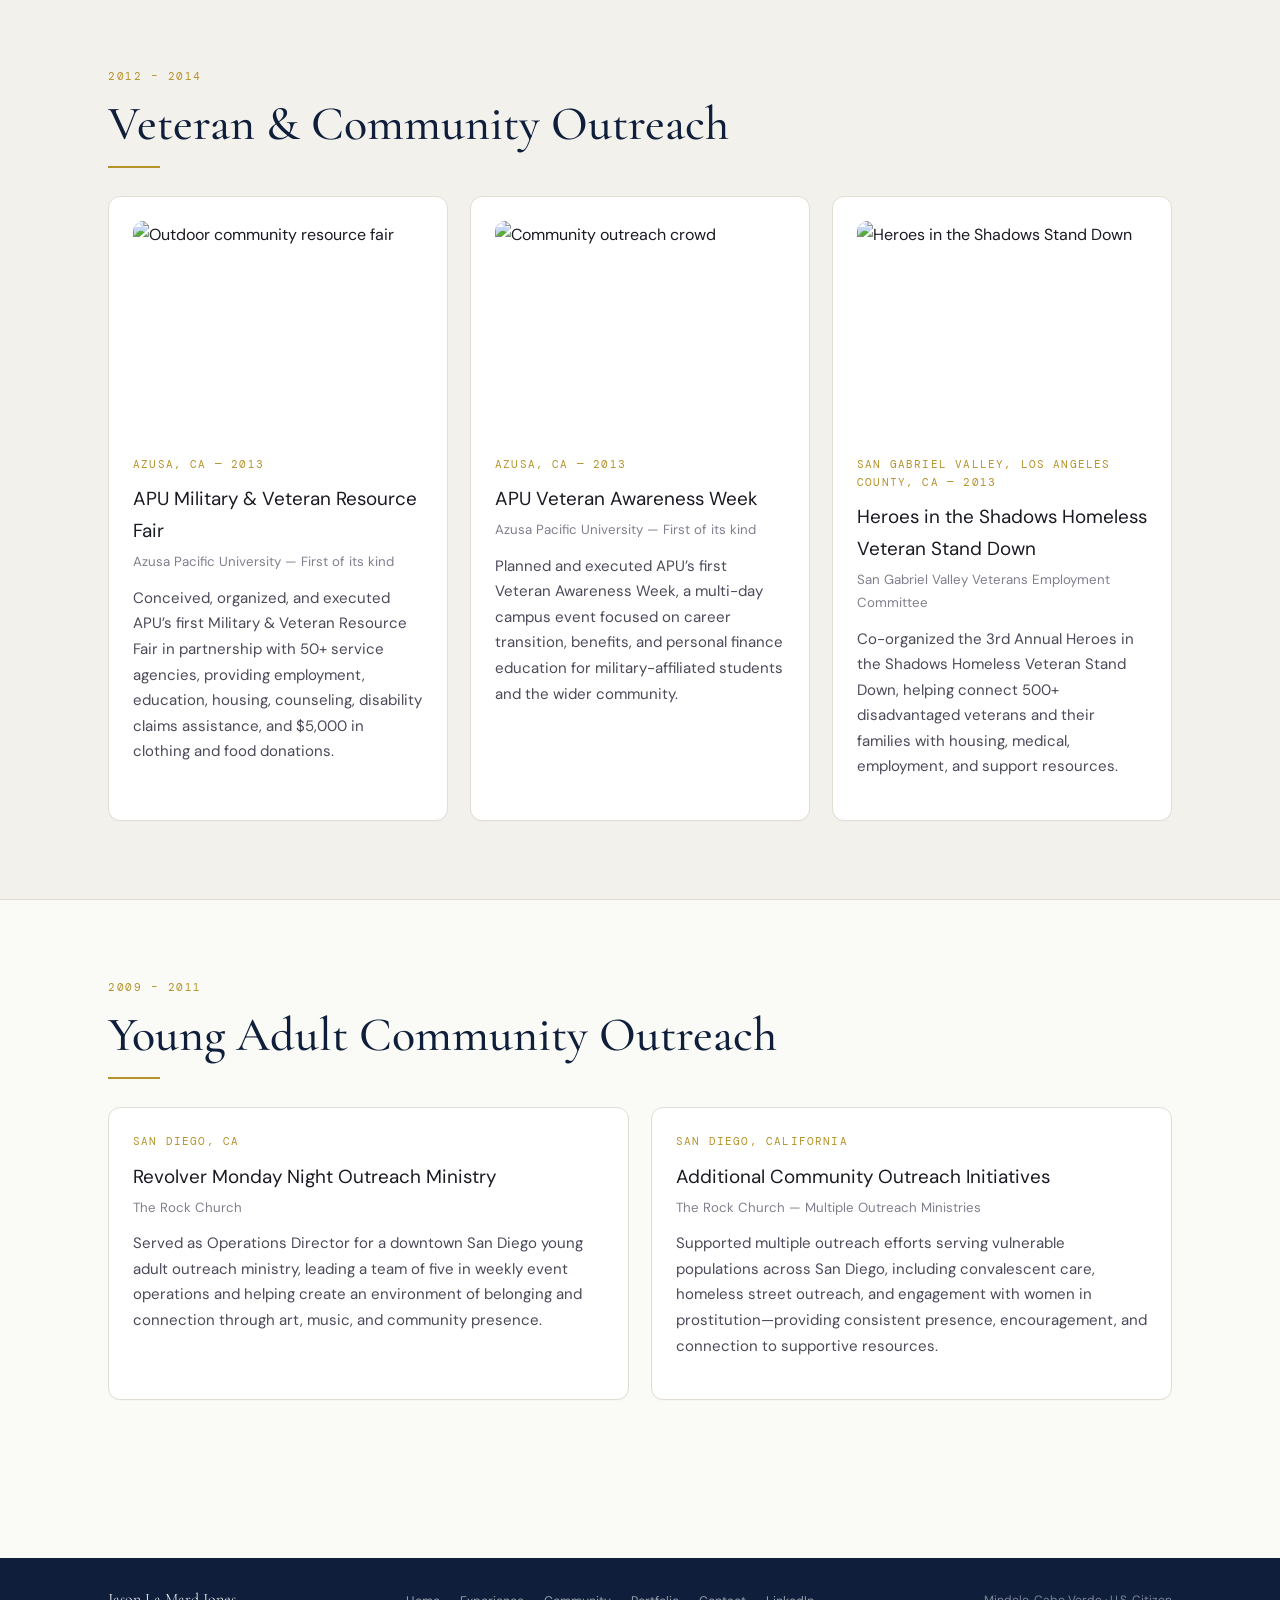
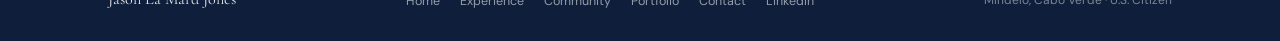
==== commit d82859b2: "Allow overwrite / replace existing files Updated site layout and structure" ====
--- a/community.html
+++ b/community.html
@@ -4,7 +4,7 @@
   <meta charset="UTF-8">
   <meta name="viewport" content="width=device-width, initial-scale=1.0">
   <title>Community Work — Jason La Mard Jones</title>
-  <meta name="description" content="Community development work of Jason La Mard Jones — Cabo Verde, veteran outreach, and community engagement initiatives.">
+  <meta name="description" content="Community work, outreach history, and current engagement in Cabo Verde and the United States.">
   <link rel="stylesheet" href="style.css">
 </head>
 <body>
@@ -14,74 +14,122 @@
     <ul class="nav-links">
       <li><a href="index.html">Home</a></li>
       <li><a href="experience.html">Experience</a></li>
-      <li><a href="community.html">Community Work</a></li>
+      <li><a href="community.html" class="active">Community Work</a></li>
       <li><a href="portfolio.html">Portfolio</a></li>
       <li><a href="contact.html">Contact</a></li>
     </ul>
-    <div class="nav-toggle" role="button" aria-label="Toggle navigation"><span></span><span></span><span></span></div>
+    <div class="nav-toggle" aria-label="Toggle navigation"><span></span><span></span><span></span></div>
   </div>
 </nav>
 <div class="page">
-  <section style="background: var(--warm); border-bottom: 1px solid var(--rule); padding: 60px 0 52px;">
-    <div class="container">
-      <span class="section-label">Service & Development</span>
-      <h1 style="font-size: clamp(2rem, 5vw, 3.2rem); max-width: 660px;">Community<br>Work</h1>
-      <div class="section-divider" style="margin-top: 20px;"></div>
-      <p style="margin-top: 20px; max-width: 620px; font-size: 1.05rem;">Community development has been a consistent thread across military service, veteran outreach, international education, and current volunteer work in Cabo Verde.</p>
+  <section class="bg-warm">
+    <div class="container split-header">
+      <div>
+        <span class="section-label">Service &amp; Development</span>
+        <h1 style="font-size:clamp(2.1rem,5vw,3.4rem);">Community Work</h1>
+        <div class="section-divider"></div>
+        <p class="section-intro">Community development has not been a side note in my work—it has been a consistent thread across military service, veteran advocacy, neighborhood outreach, education, and current engagement in Cabo Verde.</p>
+      </div>
+      <div class="header-image-card"><img src="assets/community-hero.jpg" alt="Team hands together"></div>
     </div>
   </section>
 
   <section>
     <div class="container">
-      <div class="section-title">
-        <span class="section-label">Active</span>
-        <h2>Mindelo, Cabo Verde</h2>
-        <div class="section-divider"></div>
-        <div style="margin-top:14px;"><span class="current-badge">Currently Active — 2024 to Present</span></div>
-      </div>
-
-      <p style="max-width: 640px; margin-bottom: 40px; font-size: 1rem; color: var(--mid); line-height: 1.8;">Upon arriving in Mindelo, I made a deliberate choice to listen and learn before proposing anything. Through sustained conversations with students, local organizations, and community members, several areas of practical engagement emerged.</p>
-
-      <div class="initiative-block fade-up" id="american-spaces">
-        <span class="card-tag ct-community" style="margin-bottom:14px; display:inline-block;">American Spaces Program</span>
-        <h3>U.S. Embassy — American Spaces at the University of Cabo Verde</h3>
-        <p style="margin-top:10px;">Supporting the American Spaces program through English conversation practice, student engagement, and early-stage concepts for practical, skills-based programming, in coordination with the local program coordinator.</p>
-      </div>
-
-      <div class="initiative-block fade-up" id="simaboa">
-        <span class="card-tag ct-community" style="margin-bottom:14px; display:inline-block;">Nonprofit Support</span>
-        <h3>Simabo — Local Nonprofit</h3>
-        <p style="margin-top:10px;">Providing English language and communication support to Simabo staff in a community-serving nonprofit context, helping strengthen internal communication capacity and practical language use.</p>
-      </div>
-
-      <div class="initiative-block fade-up" id="mapping">
-        <span class="card-tag ct-community" style="margin-bottom:14px; display:inline-block;">Community Mapping</span>
-        <h3>Community Mapping & Outreach Effort</h3>
-        <p style="margin-top:10px;">Contributing to a bilingual outreach and needs-assessment effort designed to better understand local services, stakeholders, and collaboration opportunities. The objective is to make it easier for organizations and community members to identify one another and work more effectively together.</p>
+      <span class="section-label">Active</span>
+      <h2>Mindelo, Cabo Verde</h2>
+      <div class="section-divider"></div>
+      <div style="margin-top:14px;"><span class="current-badge">Currently Active — 2024 to Present</span></div>
+      <div class="inline-banner tall"><img src="assets/mindelo-banner.jpg" alt="Mindelo, Cabo Verde city and bay view"></div>
+      <p class="section-intro">Upon arriving in Mindelo, I made a deliberate decision to listen and learn before proposing solutions. Through conversations with students, local organizations, and community members, three practical areas of engagement emerged. All work is done independently and on a volunteer basis.</p>
+      <div class="cards-3" style="margin-top:26px;">
+        <div class="card">
+          <span class="card-tag ct-community">American Spaces</span>
+          <div class="card-role" style="margin-top:12px;">University of Cabo Verde</div>
+          <p class="card-body">Supporting the U.S. Embassy’s American Spaces program through weekly English conversation sessions and professional development discussions for university students, while contributing to early-stage programming concepts in coordination with the local program coordinator.</p>
+        </div>
+        <div class="card">
+          <span class="card-tag ct-community">Simabo</span>
+          <div class="card-role" style="margin-top:12px;">Nonprofit Communication Support</div>
+          <p class="card-body">Providing English language coaching and communication support to staff at Simabo, while also using day-to-day discussions as a practical entry point into process improvement and problem-solving support.</p>
+        </div>
+        <div class="card">
+          <span class="card-tag ct-community">Community Mapping</span>
+          <div class="card-role" style="margin-top:12px;">Cabo Verde Services &amp; Collaboration</div>
+          <p class="card-body">Contributing to a community mapping and outreach effort to better understand local services and needs, connect organizations and providers, and make collaboration easier to navigate across the community.</p>
+        </div>
       </div>
     </div>
   </section>
 
-  <section class="bg-warm" style="border-top: 1px solid var(--rule);">
+  <section class="bg-warm">
     <div class="container">
-      <div class="section-title"><span class="section-label">2012 – 2014</span><h2>Veteran & Community Outreach</h2><div class="section-divider"></div></div>
-      <div class="exp-grid">
-        <div class="card fade-up"><span class="card-tag ct-outreach" style="margin-bottom:12px; display:inline-block;">Azusa, California</span><div class="card-role">APU Military & Veteran Resource Fair</div><div class="card-org">Azusa Pacific University — First of its kind</div><p class="card-body" style="margin-top:10px;">Conceived, organized, and executed APU’s first-ever Military and Veteran Resource Fair in partnership with 50+ service agencies, delivering employment, education, housing, and counseling support alongside $5,000 in donated resources.</p></div>
-        <div class="card fade-up"><span class="card-tag ct-outreach" style="margin-bottom:12px; display:inline-block;">Azusa, California</span><div class="card-role">APU Veteran Awareness Week</div><div class="card-org">Azusa Pacific University — First of its kind</div><p class="card-body" style="margin-top:10px;">Planned and executed APU’s first Veteran Awareness Week, a multi-day campus initiative covering military-civilian transition, veteran benefits, and personal finance education.</p></div>
-        <div class="card fade-up"><span class="card-tag ct-outreach" style="margin-bottom:12px; display:inline-block;">Los Angeles County, California</span><div class="card-role">Heroes in the Shadows Stand Down</div><div class="card-org">San Gabriel Valley Veterans Employment Committee</div><p class="card-body" style="margin-top:10px;">Co-organized a large-scale veteran support event serving 500+ disadvantaged veterans and families with housing, medical, and employment assistance.</p></div>
+      <span class="section-label">2012 – 2014</span>
+      <h2>Veteran &amp; Community Outreach</h2>
+      <div class="section-divider"></div>
+      <div class="cards-3" style="margin-top:28px;">
+        <div class="card">
+          <img src="assets/resource-fair.jpg" alt="Outdoor community resource fair" style="border-radius:10px; margin-bottom:16px; width:100%; aspect-ratio:4/3; object-fit:cover;">
+          <div class="card-year">Azusa, CA — 2013</div>
+          <div class="card-role">APU Military &amp; Veteran Resource Fair</div>
+          <div class="card-org">Azusa Pacific University — First of its kind</div>
+          <p class="card-body">Conceived, organized, and executed APU’s first Military &amp; Veteran Resource Fair in partnership with 50+ service agencies, providing employment, education, housing, counseling, disability claims assistance, and $5,000 in clothing and food donations.</p>
+        </div>
+        <div class="card">
+          <img src="assets/heroes-stand-down.jpg" alt="Community outreach crowd" style="border-radius:10px; margin-bottom:16px; width:100%; aspect-ratio:4/3; object-fit:cover;">
+          <div class="card-year">Azusa, CA — 2013</div>
+          <div class="card-role">APU Veteran Awareness Week</div>
+          <div class="card-org">Azusa Pacific University — First of its kind</div>
+          <p class="card-body">Planned and executed APU’s first Veteran Awareness Week, a multi-day campus event focused on career transition, benefits, and personal finance education for military-affiliated students and the wider community.</p>
+        </div>
+        <div class="card">
+          <img src="assets/heroes-stand-down.jpg" alt="Heroes in the Shadows Stand Down" style="border-radius:10px; margin-bottom:16px; width:100%; aspect-ratio:4/3; object-fit:cover;">
+          <div class="card-year">San Gabriel Valley, Los Angeles County, CA — 2013</div>
+          <div class="card-role">Heroes in the Shadows Homeless Veteran Stand Down</div>
+          <div class="card-org">San Gabriel Valley Veterans Employment Committee</div>
+          <p class="card-body">Co-organized the 3rd Annual Heroes in the Shadows Homeless Veteran Stand Down, helping connect 500+ disadvantaged veterans and their families with housing, medical, employment, and support resources.</p>
+        </div>
       </div>
     </div>
   </section>
 
   <section>
     <div class="container">
-      <div class="section-title"><span class="section-label">2009 – 2011</span><h2>Young Adult Community Outreach</h2><div class="section-divider"></div></div>
-      <div class="initiative-block fade-up" style="max-width: 760px;"><span class="card-tag ct-outreach" style="margin-bottom:14px; display:inline-block;">San Diego, California</span><h3>Revolver Monday Night Outreach Ministry — The Rock Church</h3><p style="margin-top:10px;">Served as Operations Director for The Rock Church’s Revolver young-adult outreach ministry in downtown San Diego. Led weekly event operations using art, music, hospitality, and community-building to create a welcoming environment for a diverse urban population.</p></div>
+      <span class="section-label">2009 – 2011</span>
+      <h2>Young Adult Community Outreach</h2>
+      <div class="section-divider"></div>
+      <div class="cards-2" style="margin-top:28px;">
+        <div class="card">
+          <div class="card-year">San Diego, CA</div>
+          <div class="card-role">Revolver Monday Night Outreach Ministry</div>
+          <div class="card-org">The Rock Church</div>
+          <p class="card-body">Served as Operations Director for a downtown San Diego young adult outreach ministry, leading a team of five in weekly event operations and helping create an environment of belonging and connection through art, music, and community presence.</p>
+        </div>
+        <div class="card">
+          <div class="card-year">San Diego, California</div>
+          <div class="card-role">Additional Community Outreach Initiatives</div>
+          <div class="card-org">The Rock Church — Multiple Outreach Ministries</div>
+          <p class="card-body">Supported multiple outreach efforts serving vulnerable populations across San Diego, including convalescent care, homeless street outreach, and engagement with women in prostitution—providing consistent presence, encouragement, and connection to supportive resources.</p>
+        </div>
+      </div>
     </div>
   </section>
 
-  <footer><div class="footer-inner"><span class="footer-name">Jason La Mard Jones</span><ul class="footer-links"><li><a href="index.html">Home</a></li><li><a href="experience.html">Experience</a></li><li><a href="community.html">Community</a></li><li><a href="portfolio.html">Portfolio</a></li><li><a href="contact.html">Contact</a></li><li><a href="https://linkedin.com/in/jasonlamardjones" target="_blank">LinkedIn</a></li></ul><span class="footer-copy">Mindelo, Cabo Verde · U.S. Citizen</span></div></footer>
+  <footer>
+    <div class="footer-inner">
+      <span class="footer-name">Jason La Mard Jones</span>
+      <ul class="footer-links">
+        <li><a href="index.html">Home</a></li>
+        <li><a href="experience.html">Experience</a></li>
+        <li><a href="community.html">Community</a></li>
+        <li><a href="portfolio.html">Portfolio</a></li>
+        <li><a href="contact.html">Contact</a></li>
+        <li><a href="https://linkedin.com/in/jasonlamardjones" target="_blank">LinkedIn</a></li>
+      </ul>
+      <span class="footer-copy">Mindelo, Cabo Verde · U.S. Citizen</span>
+    </div>
+  </footer>
 </div>
 <script src="main.js"></script>
 </body>
-</html>+</html>
--- a/style.css
+++ b/style.css
@@ -1,889 +1,221 @@
-/* ═══════════════════════════════════════════════════
-   Jason La Mard Jones — Portfolio
-   Design: Light & refined, editorial typography
-   Palette: Cream/white base, deep navy, antique gold
-   ═══════════════════════════════════════════════════ */
-
-@import url('https://fonts.googleapis.com/css2?family=Cormorant+Garamond:ital,wght@0,400;0,500;0,600;1,400;1,500&family=DM+Sans:wght@300;400;500&family=DM+Mono:wght@400;500&display=swap');
+@import url('https://fonts.googleapis.com/css2?family=Cormorant+Garamond:wght@400;500;600&family=DM+Sans:wght@300;400;500;700&family=DM+Mono:wght@400;500&display=swap');
 
 :root {
-  --navy:      #1C3461;
-  --navy-deep: #111E38;
-  --navy-soft: #2A4A8A;
-  --gold:      #B5922A;
-  --gold-lt:   #D4AE50;
-  --gold-pale: #F5EDD6;
-  --cream:     #FAFAF7;
-  --warm:      #F3F1EC;
-  --white:     #FFFFFF;
-  --ink:       #1A1A24;
-  --mid:       #4A4A5A;
-  --soft:      #8A8A9A;
-  --rule:      #E2DDD4;
-
-  --serif:  'Cormorant Garamond', Georgia, serif;
-  --sans:   'DM Sans', system-ui, sans-serif;
-  --mono:   'DM Mono', monospace;
-
-  --nav-h:  68px;
-  --max:    1080px;
-  --radius: 6px;
-
-  --ease: cubic-bezier(0.25, 0.46, 0.45, 0.94);
-}
-
-*, *::before, *::after { box-sizing: border-box; margin: 0; padding: 0; }
-
-html { scroll-behavior: smooth; font-size: 16px; }
-
+  --navy: #1c3461;
+  --navy-deep: #0f1f3b;
+  --navy-soft: #2a4a8a;
+  --gold: #b5922a;
+  --gold-pale: #f5edd6;
+  --cream: #fafaf7;
+  --warm: #f3f1ec;
+  --ink: #1a1a24;
+  --mid: #4a4a5a;
+  --soft: #7f7f8f;
+  --rule: #e2ddd4;
+  --white: #ffffff;
+  --success: #0d6060;
+  --radius: 10px;
+  --shadow: 0 8px 30px rgba(12, 24, 49, 0.08);
+  --max: 1120px;
+  --nav-h: 70px;
+  --serif: 'Cormorant Garamond', Georgia, serif;
+  --sans: 'DM Sans', system-ui, sans-serif;
+  --mono: 'DM Mono', monospace;
+}
+
+* { box-sizing: border-box; }
+html { scroll-behavior: smooth; }
 body {
+  margin: 0;
   font-family: var(--sans);
   background: var(--cream);
   color: var(--ink);
-  line-height: 1.65;
+  line-height: 1.7;
   -webkit-font-smoothing: antialiased;
 }
-
-/* ── TYPOGRAPHY ── */
-
-h1, h2, h3, h4 {
-  font-family: var(--serif);
-  font-weight: 500;
-  line-height: 1.15;
-  color: var(--navy-deep);
-}
-
-h1 { font-size: clamp(2.6rem, 6vw, 4.2rem); }
-h2 { font-size: clamp(1.8rem, 4vw, 2.6rem); }
-h3 { font-size: clamp(1.2rem, 2.5vw, 1.6rem); }
-h4 { font-size: 1.1rem; }
-
-p { color: var(--mid); font-size: 1rem; line-height: 1.75; }
-
-a { color: var(--navy); text-decoration: none; transition: color 0.2s; }
+img { max-width: 100%; display: block; }
+a { color: var(--navy); text-decoration: none; }
 a:hover { color: var(--gold); }
-
-strong { font-weight: 500; color: var(--ink); }
-
-/* ── NAVIGATION ── */
+p { margin: 0 0 1rem; color: var(--mid); }
+h1,h2,h3,h4 { margin: 0 0 .5rem; font-family: var(--serif); font-weight: 500; color: var(--navy-deep); line-height: 1.1; }
+h1 { font-size: clamp(2.7rem, 6vw, 4.6rem); }
+h2 { font-size: clamp(2rem, 4vw, 3rem); }
+h3 { font-size: clamp(1.2rem, 2.4vw, 1.6rem); }
+
+.page { min-height: 100vh; padding-top: var(--nav-h); }
+.container { max-width: var(--max); margin: 0 auto; padding: 0 28px; }
+section { padding: 78px 0; }
+.bg-warm { background: var(--warm); border-top: 1px solid var(--rule); border-bottom: 1px solid var(--rule); }
 
 nav {
-  position: fixed;
-  top: 0; left: 0; right: 0;
-  height: var(--nav-h);
-  background: rgba(250, 250, 247, 0.94);
-  backdrop-filter: blur(12px);
-  -webkit-backdrop-filter: blur(12px);
+  position: fixed; inset: 0 0 auto 0; height: var(--nav-h);
+  z-index: 50; background: rgba(250,250,247,.95); backdrop-filter: blur(10px);
   border-bottom: 1px solid var(--rule);
-  z-index: 100;
-  display: flex;
-  align-items: center;
-}
-
+}
 .nav-inner {
-  max-width: var(--max);
-  margin: 0 auto;
-  padding: 0 32px;
-  width: 100%;
-  display: flex;
-  align-items: center;
-  justify-content: space-between;
-}
-
-.nav-brand {
-  font-family: var(--serif);
-  font-size: 1.2rem;
-  font-weight: 600;
-  color: var(--navy-deep);
-  letter-spacing: 0.01em;
-  text-decoration: none;
-}
-
-.nav-brand span {
-  color: var(--gold);
-  font-style: italic;
-}
-
-.nav-links {
-  display: flex;
-  align-items: center;
-  gap: 36px;
-  list-style: none;
-}
-
-.nav-links a {
-  font-size: 0.82rem;
-  font-weight: 500;
-  letter-spacing: 0.07em;
-  text-transform: uppercase;
-  color: var(--mid);
-  transition: color 0.2s;
-  position: relative;
-  padding-bottom: 2px;
-}
-
-.nav-links a::after {
-  content: '';
-  position: absolute;
-  bottom: -2px; left: 0;
-  width: 0; height: 1px;
-  background: var(--gold);
-  transition: width 0.25s var(--ease);
-}
-
-.nav-links a:hover,
-.nav-links a.active {
-  color: var(--navy-deep);
-}
-
-.nav-links a:hover::after,
-.nav-links a.active::after {
-  width: 100%;
-}
-
-/* Mobile nav toggle */
-.nav-toggle {
-  display: none;
-  flex-direction: column;
-  gap: 5px;
-  cursor: pointer;
-  padding: 4px;
-}
-
-.nav-toggle span {
-  display: block;
-  width: 24px; height: 1.5px;
-  background: var(--navy-deep);
-  transition: transform 0.3s, opacity 0.3s;
-}
-
-/* ── PAGE WRAPPER ── */
-
-.page {
-  padding-top: var(--nav-h);
-  min-height: 100vh;
-}
-
-.container {
-  max-width: var(--max);
-  margin: 0 auto;
-  padding: 0 32px;
-}
-
-/* ── SECTION ── */
-
-section {
-  padding: 80px 0;
-}
-
-.section-label {
-  font-family: var(--mono);
-  font-size: 0.7rem;
-  letter-spacing: 0.15em;
-  text-transform: uppercase;
-  color: var(--gold);
-  margin-bottom: 12px;
-  display: block;
-}
-
-.section-title {
-  margin-bottom: 48px;
-}
-
-.section-title h2 {
-  margin-bottom: 4px;
-}
-
-.section-divider {
-  width: 48px; height: 2px;
-  background: var(--gold);
-  margin-top: 16px;
-}
-
-/* ── HERO (home page) ── */
-
-.hero {
-  padding: 100px 0 80px;
-  background: var(--cream);
-  position: relative;
-  overflow: hidden;
-}
-
-.hero::before {
-  content: '';
-  position: absolute;
-  top: -120px; right: -80px;
-  width: 500px; height: 500px;
-  border-radius: 50%;
-  background: radial-gradient(circle, rgba(181,146,42,0.06) 0%, transparent 70%);
-  pointer-events: none;
-}
-
-.hero-grid {
-  display: grid;
-  grid-template-columns: 1fr 380px;
-  gap: 80px;
-  align-items: center;
-}
-
-.hero-eyebrow {
-  font-family: var(--mono);
-  font-size: 0.72rem;
-  letter-spacing: 0.16em;
-  text-transform: uppercase;
-  color: var(--gold);
-  margin-bottom: 20px;
-  display: block;
-}
-
-.hero h1 {
-  margin-bottom: 8px;
-}
-
-.hero-subtitle {
-  font-family: var(--serif);
-  font-size: clamp(1.1rem, 2.5vw, 1.4rem);
-  color: var(--mid);
-  font-style: italic;
-  margin-bottom: 28px;
-  line-height: 1.4;
-}
-
-.hero-tags {
-  display: flex;
-  flex-wrap: wrap;
-  gap: 8px;
-  margin-bottom: 36px;
-}
-
-.tag {
-  font-size: 0.75rem;
-  font-weight: 500;
-  letter-spacing: 0.05em;
-  padding: 5px 14px;
-  border-radius: 20px;
-  border: 1px solid var(--rule);
-  color: var(--mid);
-  background: var(--white);
-}
-
-.tag.highlight {
-  background: var(--navy);
-  color: var(--gold-pale);
-  border-color: var(--navy);
-}
-
-.hero-bio {
-  font-size: 1.05rem;
-  line-height: 1.8;
-  color: var(--mid);
-  margin-bottom: 40px;
-  max-width: 580px;
-}
-
-.hero-actions {
-  display: flex;
-  gap: 16px;
-  flex-wrap: wrap;
-}
-
-/* Photo panel */
-.hero-photo {
-  position: relative;
-}
-
-.photo-frame {
-  position: relative;
-  border-radius: 4px;
-  overflow: hidden;
-  aspect-ratio: 4/5;
-  background: var(--warm);
-  border: 1px solid var(--rule);
-}
-
-.photo-frame::after {
-  content: '';
-  position: absolute;
-  inset: 0;
-  border: 1px solid rgba(181,146,42,0.2);
-  border-radius: 4px;
-  pointer-events: none;
-}
-
-.photo-placeholder {
-  width: 100%;
-  height: 100%;
-  display: flex;
-  flex-direction: column;
-  align-items: center;
-  justify-content: center;
-  gap: 12px;
-  color: var(--soft);
-}
-
-.photo-placeholder svg {
-  width: 48px; height: 48px;
-  opacity: 0.4;
-}
-
-.photo-placeholder p {
-  font-size: 0.8rem;
-  color: var(--soft);
-  text-align: center;
-  padding: 0 20px;
-}
-
-.photo-accent {
-  position: absolute;
-  bottom: -16px; right: -16px;
-  width: 80px; height: 80px;
-  border: 2px solid var(--gold);
-  border-radius: 4px;
-  opacity: 0.3;
-  pointer-events: none;
-}
+  height: 100%; max-width: var(--max); margin: 0 auto; padding: 0 28px;
+  display: flex; align-items: center; justify-content: space-between;
+}
+.nav-brand { font-family: var(--serif); font-size: 1.15rem; color: var(--navy-deep); }
+.nav-brand span { color: var(--gold); font-style: italic; }
+.nav-links { list-style: none; display: flex; gap: 28px; margin: 0; padding: 0; }
+.nav-links a { font-size: .8rem; text-transform: uppercase; letter-spacing: .08em; color: var(--mid); padding-bottom: 3px; border-bottom: 1px solid transparent; }
+.nav-links a.active, .nav-links a:hover { color: var(--navy-deep); border-color: var(--gold); }
+.nav-toggle { display: none; flex-direction: column; gap: 5px; cursor: pointer; }
+.nav-toggle span { width: 24px; height: 2px; background: var(--navy-deep); }
+
+.section-label { display: block; margin-bottom: 12px; font-family: var(--mono); font-size: .68rem; letter-spacing: .14em; text-transform: uppercase; color: var(--gold); }
+.section-divider { width: 52px; height: 2px; background: var(--gold); margin-top: 16px; }
+.section-intro { max-width: 680px; margin-top: 18px; font-size: 1rem; }
+
+.btn { display: inline-flex; align-items: center; justify-content: center; gap: 8px; padding: 12px 22px; border-radius: 8px; font-size: .82rem; text-transform: uppercase; letter-spacing: .06em; font-weight: 500; transition: .2s ease; }
+.btn-primary { background: var(--navy); color: var(--gold-pale); }
+.btn-primary:hover { background: var(--navy-deep); color: var(--gold-pale); }
+.btn-outline { border: 1.5px solid var(--navy); color: var(--navy); }
+.btn-outline:hover { background: var(--navy); color: var(--gold-pale); }
+.btn-ghost { border: 1px solid var(--gold); color: var(--gold); padding: 10px 16px; }
+.btn-ghost:hover { background: var(--gold-pale); }
+
+.hero { position: relative; overflow: hidden; padding: 86px 0 62px; }
+.hero::before { content: ''; position: absolute; right: -140px; top: -120px; width: 460px; height: 460px; border-radius: 50%; background: radial-gradient(circle, rgba(181,146,42,.08), transparent 70%); }
+.hero-grid { display: grid; grid-template-columns: minmax(0,1.15fr) minmax(360px,.85fr); gap: 56px; align-items: center; }
+.hero-eyebrow-row { display:flex; justify-content:space-between; gap: 16px; margin-bottom: 18px; }
+.hero-eyebrow-row span { flex:1; text-align:left; font-family: var(--mono); font-size: .68rem; letter-spacing: .14em; text-transform: uppercase; color: var(--gold); white-space: nowrap; }
+.hero-eyebrow-row span:nth-child(2) { text-align:center; }
+.hero-eyebrow-row span:nth-child(3) { text-align:right; }
+.hero-title { margin-bottom: 14px; }
+.hero-subtitle { font-size: clamp(1.12rem, 2vw, 1.35rem); color: var(--mid); font-style: italic; max-width: 680px; }
+.hero-tags { display:flex; flex-wrap:wrap; gap:10px; margin: 24px 0 22px; }
+.tag { display:inline-flex; align-items:center; padding: 6px 12px; border:1px solid var(--rule); border-radius: 999px; background: var(--white); color: var(--mid); font-size:.74rem; }
+.tag.highlight { background: var(--navy); border-color: var(--navy); color: var(--gold-pale); }
+.hero-actions { display:flex; gap:14px; flex-wrap:wrap; margin: 28px 0 28px; }
+.hero-bio { max-width: 700px; }
+
+.hero-visual {
+  position: relative; min-height: 620px; display:flex; align-items:center; justify-content:center;
+}
+.hero-banner-box {
+  position: absolute; inset: 14px 0 90px 30px; border-radius: 14px; overflow: hidden;
+  box-shadow: var(--shadow); border: 1px solid rgba(255,255,255,.4);
+}
+.hero-banner-box img { width:100%; height:100%; object-fit: cover; }
+.hero-headshot {
+  position: relative; margin-top: 54px; width: 70%; max-width: 390px; border-radius: 16px; overflow:hidden;
+  box-shadow: 0 20px 50px rgba(20,34,66,.18); border: 10px solid rgba(250,250,247,.95);
+}
+.hero-headshot img { width:100%; height:auto; }
+.hero-accent-a, .hero-accent-b {
+  position:absolute; border-radius: 10px; background: rgba(181,146,42,.13); pointer-events:none;
+}
+.hero-accent-a { width: 118px; height: 118px; left: 0; bottom: 44px; }
+.hero-accent-b { width: 88px; height: 88px; right: 16px; bottom: 16px; background: rgba(42,74,138,.09); }
 
 .stat-strip {
-  display: flex;
-  gap: 32px;
-  margin-top: 28px;
-  padding-top: 28px;
-  border-top: 1px solid var(--rule);
-}
-
-.stat {
-  display: flex;
-  flex-direction: column;
-}
-
-.stat-num {
-  font-family: var(--serif);
-  font-size: 1.8rem;
-  font-weight: 600;
-  color: var(--navy);
-  line-height: 1;
-}
-
-.stat-label {
-  font-size: 0.72rem;
-  color: var(--soft);
-  letter-spacing: 0.04em;
-  margin-top: 4px;
-}
-
-/* ── BUTTONS ── */
-
-.btn {
-  display: inline-flex;
-  align-items: center;
-  gap: 8px;
-  font-family: var(--sans);
-  font-size: 0.82rem;
-  font-weight: 500;
-  letter-spacing: 0.06em;
-  text-transform: uppercase;
-  padding: 12px 24px;
-  border-radius: var(--radius);
-  cursor: pointer;
-  transition: all 0.22s var(--ease);
-  text-decoration: none;
-  border: none;
-}
-
-.btn-primary {
-  background: var(--navy);
-  color: var(--gold-pale);
-}
-
-.btn-primary:hover {
-  background: var(--navy-deep);
-  color: var(--gold-lt);
-  transform: translateY(-1px);
-  box-shadow: 0 4px 16px rgba(28,52,97,0.25);
-}
-
-.btn-outline {
-  background: transparent;
-  color: var(--navy);
-  border: 1.5px solid var(--navy);
-}
-
-.btn-outline:hover {
-  background: var(--navy);
-  color: var(--gold-pale);
-  transform: translateY(-1px);
-}
-
-.btn-ghost {
-  background: transparent;
-  color: var(--gold);
-  border: 1.5px solid var(--gold);
-  padding: 10px 20px;
-}
-
-.btn-ghost:hover {
-  background: var(--gold-pale);
-  color: var(--navy);
-}
-
-/* ── CARDS ── */
-
-.card {
-  background: var(--white);
-  border: 1px solid var(--rule);
-  border-radius: var(--radius);
-  padding: 28px;
-  transition: box-shadow 0.25s, transform 0.25s;
-}
-
-.card:hover {
-  box-shadow: 0 8px 32px rgba(28,52,97,0.09);
-  transform: translateY(-2px);
-}
-
-.card-year {
-  font-family: var(--mono);
-  font-size: 0.68rem;
-  letter-spacing: 0.1em;
-  color: var(--gold);
-  text-transform: uppercase;
-  margin-bottom: 8px;
-}
-
-.card-role {
-  font-family: var(--serif);
-  font-size: 1.15rem;
-  color: var(--navy-deep);
-  margin-bottom: 4px;
-}
-
-.card-org {
-  font-size: 0.82rem;
-  color: var(--soft);
-  margin-bottom: 14px;
-}
-
-.card-body {
-  font-size: 0.9rem;
-  line-height: 1.7;
-  color: var(--mid);
-}
-
-.card-tag {
-  display: inline-block;
-  font-size: 0.65rem;
-  font-weight: 500;
-  letter-spacing: 0.08em;
-  text-transform: uppercase;
-  padding: 3px 9px;
-  border-radius: 20px;
-  margin-top: 14px;
-  color: #fff;
-}
-
-.ct-military  { background: var(--navy); }
-.ct-outreach  { background: #7A4A1A; }
-.ct-education { background: #1A5C2A; }
-.ct-media     { background: #7A1A1A; }
-.ct-coaching  { background: #4A1A7A; }
-.ct-community { background: #0D6060; }
-
-/* ── TIMELINE ── */
-
-.tl-wrap {
-  position: relative;
-  padding-left: 32px;
-}
-
-.tl-wrap::before {
-  content: '';
-  position: absolute;
-  left: 7px; top: 6px; bottom: 6px;
-  width: 1px;
-  background: linear-gradient(to bottom, var(--navy) 0%, var(--gold) 100%);
-}
-
-.tl-entry {
-  position: relative;
-  margin-bottom: 36px;
-  cursor: pointer;
-}
-
-.tl-entry::before {
-  content: '';
-  position: absolute;
-  left: -28px; top: 6px;
-  width: 10px; height: 10px;
-  border-radius: 50%;
-  background: var(--cream);
-  border: 2px solid var(--navy);
-  outline: 3px solid var(--cream);
-  transition: border-color 0.2s, background 0.2s;
-}
-
-.tl-entry:hover::before,
-.tl-entry.open::before {
-  background: var(--gold);
-  border-color: var(--gold);
-}
-
-.tl-header {
-  padding: 16px 20px;
-  background: var(--white);
-  border: 1px solid var(--rule);
-  border-radius: var(--radius);
-  transition: border-color 0.22s, box-shadow 0.22s;
-}
-
-.tl-entry:hover .tl-header,
-.tl-entry.open .tl-header {
-  border-color: var(--gold);
-  box-shadow: 0 2px 12px rgba(181,146,42,0.12);
-}
-
-.tl-year {
-  font-family: var(--mono);
-  font-size: 0.65rem;
-  letter-spacing: 0.12em;
-  color: var(--gold);
-  text-transform: uppercase;
-  margin-bottom: 3px;
-}
-
-.tl-role {
-  font-family: var(--serif);
-  font-size: 1rem;
-  color: var(--navy-deep);
-  line-height: 1.3;
-}
-
-.tl-org {
-  font-size: 0.78rem;
-  color: var(--soft);
-  margin-top: 2px;
-}
-
-.tl-detail {
-  max-height: 0;
-  overflow: hidden;
-  transition: max-height 0.4s var(--ease), opacity 0.3s;
-  opacity: 0;
-}
-
-.tl-entry.open .tl-detail {
-  max-height: 400px;
-  opacity: 1;
-}
-
-.tl-detail-inner {
-  padding: 14px 20px 16px;
-  background: var(--warm);
-  border: 1px solid var(--rule);
-  border-top: none;
-  border-radius: 0 0 var(--radius) var(--radius);
-  font-size: 0.85rem;
-  color: var(--mid);
-  line-height: 1.7;
-}
-
-.tl-detail-inner ul {
-  padding-left: 18px;
-  margin-top: 4px;
-}
-
-.tl-detail-inner li {
-  margin-bottom: 4px;
-}
-
-/* ── EXPERIENCE GRID ── */
-
-.exp-grid {
-  display: grid;
-  grid-template-columns: repeat(auto-fill, minmax(300px, 1fr));
-  gap: 24px;
-}
-
-/* ── COMMUNITY SECTION ── */
-
-.current-badge {
-  display: inline-flex;
-  align-items: center;
-  gap: 6px;
-  font-family: var(--mono);
-  font-size: 0.68rem;
-  letter-spacing: 0.1em;
-  text-transform: uppercase;
-  color: var(--gold);
-  border: 1px solid var(--gold);
-  border-radius: 20px;
-  padding: 4px 12px;
-  margin-bottom: 16px;
-}
-
-.current-badge::before {
-  content: '';
-  width: 6px; height: 6px;
-  background: var(--gold);
-  border-radius: 50%;
-  animation: pulse 2s infinite;
-}
-
-@keyframes pulse {
-  0%, 100% { opacity: 1; transform: scale(1); }
-  50% { opacity: 0.5; transform: scale(1.3); }
-}
-
-.initiative-block {
-  padding: 32px;
-  background: var(--white);
-  border: 1px solid var(--rule);
-  border-left: 4px solid var(--navy);
-  border-radius: 0 var(--radius) var(--radius) 0;
-  margin-bottom: 24px;
-  transition: border-left-color 0.22s, box-shadow 0.22s;
-}
-
-.initiative-block:hover {
-  border-left-color: var(--gold);
-  box-shadow: 0 4px 20px rgba(28,52,97,0.08);
-}
-
-.initiative-block h3 {
-  font-size: 1.1rem;
-  margin-bottom: 8px;
-}
-
-.initiative-block p {
-  font-size: 0.92rem;
-}
-
-/* ── PORTFOLIO ── */
-
-.media-grid {
-  display: grid;
-  grid-template-columns: repeat(auto-fill, minmax(280px, 1fr));
-  gap: 24px;
-}
-
-.media-card {
-  background: var(--white);
-  border: 1px solid var(--rule);
-  border-radius: var(--radius);
-  overflow: hidden;
-  transition: box-shadow 0.25s, transform 0.25s;
-}
-
-.media-card:hover {
-  box-shadow: 0 8px 32px rgba(28,52,97,0.1);
-  transform: translateY(-2px);
-}
-
-.media-thumb {
-  height: 160px;
-  background: var(--warm);
-  display: flex;
-  align-items: center;
-  justify-content: center;
-  border-bottom: 1px solid var(--rule);
-  position: relative;
-  overflow: hidden;
-}
-
-.media-thumb-label {
-  font-family: var(--mono);
-  font-size: 0.65rem;
-  letter-spacing: 0.1em;
-  color: var(--soft);
-  text-transform: uppercase;
-}
-
-.media-body {
-  padding: 18px 20px;
-}
-
-.media-type {
-  font-family: var(--mono);
-  font-size: 0.62rem;
-  letter-spacing: 0.1em;
-  color: var(--gold);
-  text-transform: uppercase;
-  margin-bottom: 6px;
-}
-
-.media-title {
-  font-family: var(--serif);
-  font-size: 1rem;
-  color: var(--navy-deep);
-  margin-bottom: 6px;
-  line-height: 1.3;
-}
-
-.media-desc {
-  font-size: 0.82rem;
-  color: var(--soft);
-  line-height: 1.6;
-}
-
-/* ── CONTACT ── */
-
-.contact-grid {
-  display: grid;
-  grid-template-columns: 1fr 1fr;
-  gap: 80px;
-  align-items: start;
-}
-
-.contact-item {
-  display: flex;
-  align-items: flex-start;
-  gap: 16px;
-  padding: 20px 0;
-  border-bottom: 1px solid var(--rule);
-}
-
-.contact-icon {
-  width: 36px; height: 36px;
-  background: var(--gold-pale);
-  border-radius: 50%;
-  display: flex;
-  align-items: center;
-  justify-content: center;
-  flex-shrink: 0;
-  color: var(--gold);
-}
-
-.contact-label {
-  font-family: var(--mono);
-  font-size: 0.65rem;
-  letter-spacing: 0.1em;
-  text-transform: uppercase;
-  color: var(--soft);
-  margin-bottom: 4px;
-}
-
-.contact-value {
-  font-size: 0.95rem;
-  color: var(--ink);
-  font-weight: 400;
-}
-
-/* ── FOOTER ── */
-
-footer {
-  background: var(--navy-deep);
-  color: rgba(255,255,255,0.5);
-  padding: 40px 0;
-  margin-top: 80px;
-}
-
-.footer-inner {
-  max-width: var(--max);
-  margin: 0 auto;
-  padding: 0 32px;
-  display: flex;
-  align-items: center;
-  justify-content: space-between;
-  flex-wrap: wrap;
-  gap: 16px;
-}
-
-.footer-name {
-  font-family: var(--serif);
-  font-size: 1rem;
-  color: rgba(255,255,255,0.7);
-}
-
-.footer-links {
-  display: flex;
-  gap: 24px;
-  list-style: none;
-}
-
-.footer-links a {
-  font-size: 0.78rem;
-  color: rgba(255,255,255,0.4);
-  letter-spacing: 0.05em;
-  transition: color 0.2s;
-}
-
-.footer-links a:hover { color: var(--gold-lt); }
-
-.footer-copy {
-  font-size: 0.72rem;
-  color: rgba(255,255,255,0.3);
-}
-
-/* ── ANIMATIONS ── */
-
-.fade-up {
-  opacity: 0;
-  transform: translateY(24px);
-  transition: opacity 0.6s var(--ease), transform 0.6s var(--ease);
-}
-
-.fade-up.visible {
-  opacity: 1;
-  transform: translateY(0);
-}
-
-/* Stagger */
-.fade-up:nth-child(2) { transition-delay: 0.1s; }
-.fade-up:nth-child(3) { transition-delay: 0.2s; }
-.fade-up:nth-child(4) { transition-delay: 0.3s; }
-.fade-up:nth-child(5) { transition-delay: 0.4s; }
-
-/* ── UTILITY ── */
-
-.text-gold { color: var(--gold); }
-.text-navy { color: var(--navy); }
-.text-soft { color: var(--soft); font-size: 0.9rem; }
-.serif { font-family: var(--serif); }
-.mono  { font-family: var(--mono); font-size: 0.8rem; letter-spacing: 0.08em; }
-
-.bg-warm  { background: var(--warm); }
-.bg-navy  { background: var(--navy-deep); color: #fff; }
-
-.ruled {
-  border-top: 1px solid var(--rule);
-  padding-top: 48px;
-  margin-top: 48px;
-}
-
-/* ── RESPONSIVE ── */
-
-@media (max-width: 768px) {
-  .hero-grid    { grid-template-columns: 1fr; }
-  .hero-photo   { display: none; }
-  .contact-grid { grid-template-columns: 1fr; gap: 40px; }
-  .exp-grid     { grid-template-columns: 1fr; }
-  .stat-strip   { gap: 20px; }
-
-  .nav-links {
-    display: none;
-    position: absolute;
-    top: var(--nav-h);
-    left: 0; right: 0;
-    background: var(--cream);
-    border-bottom: 1px solid var(--rule);
-    flex-direction: column;
-    gap: 0;
-    padding: 8px 0;
-  }
-
-  .nav-links.open { display: flex; }
-
-  .nav-links li { width: 100%; }
-  .nav-links a {
-    display: block;
-    padding: 14px 32px;
-    font-size: 0.88rem;
-  }
-
-  .nav-links a::after { display: none; }
-
-  .nav-toggle { display: flex; }
-
-  section { padding: 56px 0; }
-  .container { padding: 0 20px; }
-  .hero { padding: 60px 0 56px; }
-}
+  display:grid; grid-template-columns: repeat(4, minmax(0,1fr)); gap: 20px; padding-top: 28px; margin-top: 24px; border-top:1px solid var(--rule);
+}
+.stat-num { display:block; font-family:var(--serif); font-size: 2rem; color:var(--navy); line-height:1; }
+.stat-label { display:block; margin-top: 4px; font-size:.75rem; color:var(--soft); }
+
+.split-header { display:grid; grid-template-columns: 1.05fr .85fr; gap: 40px; align-items:center; }
+.header-image-card { border-radius: 12px; overflow:hidden; border: 1px solid var(--rule); box-shadow: var(--shadow); background: var(--white); }
+.header-image-card img { width:100%; height:100%; object-fit: cover; }
+.page-kicker { display:flex; gap: 12px; flex-wrap:wrap; margin-top: 24px; }
+
+.approach-grid, .focus-grid, .cards-3, .cards-2 {
+  display:grid; gap: 22px;
+}
+.approach-grid, .focus-grid, .cards-3 { grid-template-columns: repeat(3, minmax(0,1fr)); }
+.cards-2 { grid-template-columns: repeat(2, minmax(0,1fr)); }
+.card { background: var(--white); border:1px solid var(--rule); border-radius: 12px; padding: 24px; box-shadow: 0 1px 0 rgba(0,0,0,.02); }
+.card:hover { box-shadow: var(--shadow); }
+.card-year { font-family: var(--mono); font-size: .67rem; letter-spacing:.11em; text-transform: uppercase; color: var(--gold); margin-bottom: 10px; }
+.card-role { font-size: 1.18rem; margin-bottom: 4px; }
+.card-org, .meta-line { font-size: .83rem; color: var(--soft); margin-bottom: 12px; }
+.card-body { font-size: .94rem; }
+.card-tags { display:flex; flex-wrap:wrap; gap:8px; margin-top: 16px; }
+.card-tag { display:inline-block; font-size:.66rem; text-transform:uppercase; letter-spacing:.08em; padding: 4px 10px; border-radius: 999px; color:white; }
+.ct-community { background: #0d6060; }
+.ct-outreach { background: #7a4a1a; }
+.ct-education { background: #1a5c2a; }
+.ct-media { background: #7a1a1a; }
+.ct-coaching { background: #4a1a7a; }
+.ct-military { background: var(--navy); }
+.ct-consulting { background:#4a1a7a; }
+.ct-case { background:#7a4a1a; }
+.current-badge { display:inline-flex; align-items:center; gap:8px; font-family: var(--mono); font-size:.68rem; text-transform:uppercase; letter-spacing:.11em; color:var(--gold); border:1px solid var(--gold); border-radius:999px; padding:6px 12px; }
+.current-badge::before { content:''; width:7px; height:7px; border-radius:50%; background:var(--gold); }
+
+.timeline { position:relative; margin-top: 16px; padding-left: 30px; }
+.timeline::before { content:''; position:absolute; left:8px; top:8px; bottom:8px; width:1px; background: linear-gradient(var(--navy), var(--gold)); }
+.timeline-item { position:relative; margin-bottom: 22px; }
+.timeline-item::before { content:''; position:absolute; left:-22px; top:18px; width:10px; height:10px; border-radius:50%; background: var(--cream); border:2px solid var(--navy); }
+.timeline-card { background: var(--white); border:1px solid var(--rule); border-radius:12px; padding: 18px 20px; }
+.timeline-card p:last-child { margin-bottom:0; }
+
+.project-grid { display:grid; grid-template-columns: repeat(3, minmax(0,1fr)); gap: 18px; }
+.project-card { background: var(--white); border:1px solid var(--rule); border-radius: 12px; overflow:hidden; box-shadow: 0 1px 0 rgba(0,0,0,.02); }
+.project-card:hover { box-shadow: var(--shadow); }
+.project-thumb { height: 190px; background: var(--warm); border-bottom:1px solid var(--rule); }
+.project-thumb img { width:100%; height:100%; object-fit: cover; }
+.project-content { padding: 16px 18px 18px; }
+.project-content h3 { font-size:1.18rem; }
+.project-type { font-family: var(--mono); font-size:.62rem; letter-spacing:.1em; text-transform:uppercase; color:var(--gold); margin-bottom: 6px; }
+.project-buttons { display:flex; gap: 10px; flex-wrap:wrap; margin-top:14px; }
+
+.video-grid { display:grid; grid-template-columns: 1fr 1.15fr; gap: 28px; align-items:start; }
+.embed-wrap { position: relative; padding-bottom:56.25%; height:0; overflow:hidden; border-radius:12px; border:1px solid var(--rule); box-shadow: var(--shadow); background: var(--warm); }
+.embed-wrap iframe { position:absolute; inset:0; width:100%; height:100%; }
+.video-card { margin-bottom: 28px; }
+
+.contact-grid { display:grid; grid-template-columns: .95fr 1.05fr; gap: 44px; align-items:start; }
+.contact-stack { display:grid; gap: 18px; }
+.contact-item { display:flex; gap: 16px; align-items:flex-start; padding: 18px 0; border-bottom:1px solid var(--rule); }
+.contact-icon { width: 38px; height: 38px; border-radius:50%; background: var(--gold-pale); color: var(--gold); display:flex; align-items:center; justify-content:center; flex: 0 0 38px; }
+.contact-label { font-family: var(--mono); font-size: .64rem; text-transform: uppercase; letter-spacing:.1em; color: var(--soft); margin-bottom:4px; }
+.contact-cta-box { display:grid; gap: 14px; }
+.info-panel { background: var(--white); border:1px solid var(--rule); border-radius: 12px; padding: 18px 18px; border-left: 3px solid var(--gold); }
+.info-panel.feature { border-left-color: var(--navy); }
+
+footer { margin-top: 80px; background: var(--navy-deep); color: rgba(255,255,255,.78); }
+.footer-inner { max-width: var(--max); margin:0 auto; padding: 28px; display:flex; gap:16px; align-items:center; justify-content:space-between; flex-wrap:wrap; }
+.footer-links { list-style:none; display:flex; gap:20px; padding:0; margin:0; flex-wrap:wrap; }
+.footer-links a { color: rgba(255,255,255,.56); font-size: .78rem; }
+.footer-links a:hover { color: var(--gold-pale); }
+.footer-name { font-family: var(--serif); color: rgba(255,255,255,.88); }
+.footer-copy { font-size: .75rem; color: rgba(255,255,255,.46); }
+
+.inline-banner {
+  border-radius: 12px; overflow:hidden; border:1px solid var(--rule); box-shadow: var(--shadow); background: var(--white); margin: 20px 0 28px;
+}
+.inline-banner img { width:100%; height: 250px; object-fit: cover; }
+.inline-banner.tall img { height: 300px; }
+.small-note { font-size: .88rem; color: var(--soft); }
+.no-break { white-space: nowrap; }
+
+@media (max-width: 980px) {
+  .hero-grid, .split-header, .video-grid, .contact-grid { grid-template-columns: 1fr; }
+  .approach-grid, .focus-grid, .cards-3, .project-grid { grid-template-columns: 1fr 1fr; }
+  .hero-visual { min-height: 520px; max-width: 620px; margin: 0 auto; }
+}
+
+@media (max-width: 720px) {
+  .nav-links { display:none; position:absolute; top: var(--nav-h); left:0; right:0; background: var(--cream); border-bottom:1px solid var(--rule); padding: 10px 0; flex-direction:column; gap:0; }
+  .nav-links.open { display:flex; }
+  .nav-links li { width:100%; }
+  .nav-links a { display:block; padding: 14px 28px; border:none; }
+  .nav-toggle { display:flex; }
+  .container, .nav-inner { padding: 0 20px; }
+  section { padding: 58px 0; }
+  .hero { padding: 64px 0 50px; }
+  .hero-eyebrow-row { display:grid; grid-template-columns: 1fr; gap: 10px; }
+  .hero-eyebrow-row span, .hero-eyebrow-row span:nth-child(2), .hero-eyebrow-row span:nth-child(3) { text-align:left; }
+  .hero-visual { min-height: 0; }
+  .hero-banner-box { position: relative; inset: auto; height: 190px; margin-bottom: 14px; }
+  .hero-headshot { margin: -60px auto 0; width: 62%; min-width: 220px; }
+  .hero-accent-a { left: 6px; bottom: 12px; width: 74px; height: 74px; }
+  .hero-accent-b { right: 6px; bottom: 6px; width: 58px; height: 58px; }
+  .stat-strip { grid-template-columns: 1fr 1fr; gap: 16px; }
+  .approach-grid, .focus-grid, .cards-2, .cards-3, .project-grid { grid-template-columns: 1fr; }
+  .inline-banner img, .inline-banner.tall img { height: 180px; }
+  .footer-inner { justify-content:flex-start; }
+}
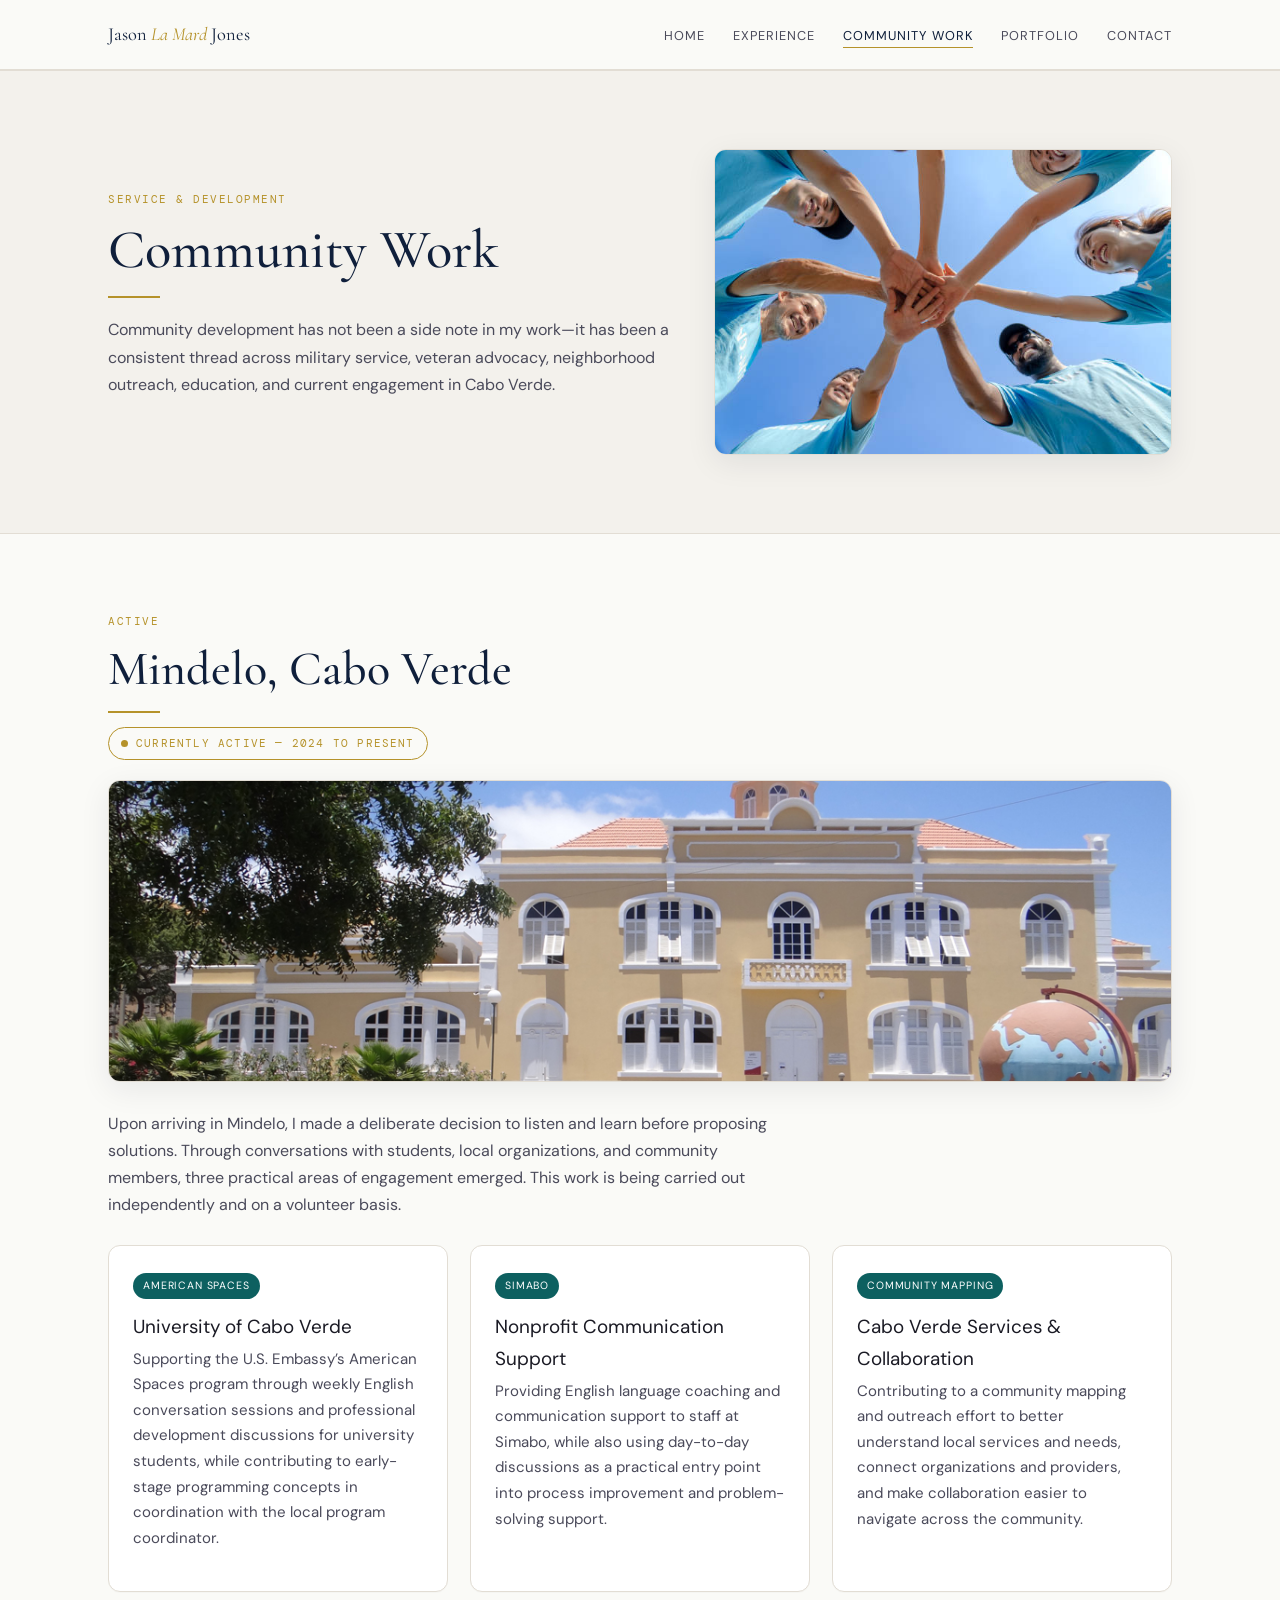
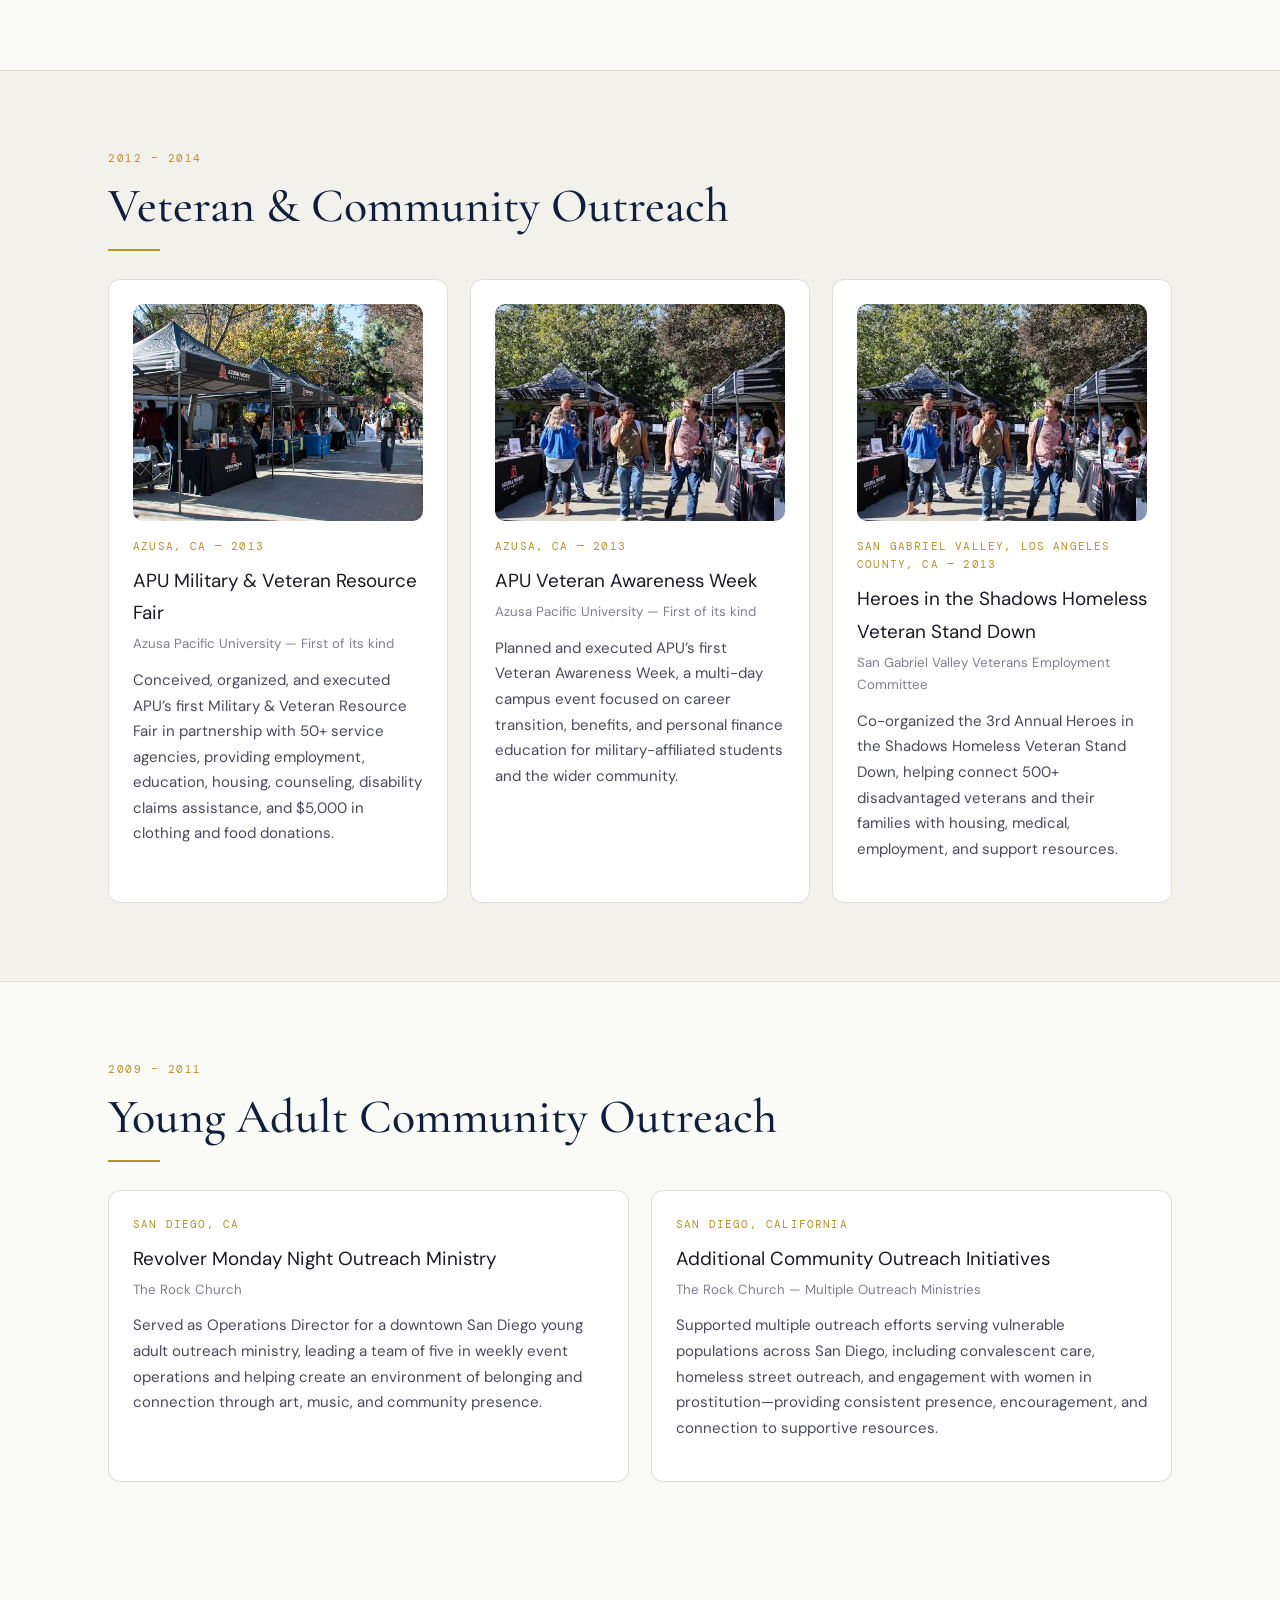
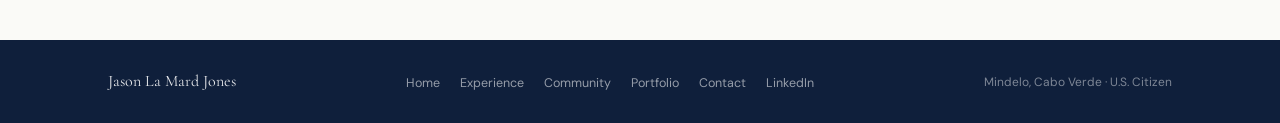
==== commit 70d33865: "Final site update Fixed asset paths, updated CV link, restored timeline, added missing media, and co" ====
--- a/community.html
+++ b/community.html
@@ -30,7 +30,7 @@
         <div class="section-divider"></div>
         <p class="section-intro">Community development has not been a side note in my work—it has been a consistent thread across military service, veteran advocacy, neighborhood outreach, education, and current engagement in Cabo Verde.</p>
       </div>
-      <div class="header-image-card"><img src="assets/community-hero.jpg" alt="Team hands together"></div>
+      <div class="header-image-card"><img src="community-hero.jpg" alt="Team hands together"></div>
     </div>
   </section>
 
@@ -40,8 +40,8 @@
       <h2>Mindelo, Cabo Verde</h2>
       <div class="section-divider"></div>
       <div style="margin-top:14px;"><span class="current-badge">Currently Active — 2024 to Present</span></div>
-      <div class="inline-banner tall"><img src="assets/mindelo-banner.jpg" alt="Mindelo, Cabo Verde city and bay view"></div>
-      <p class="section-intro">Upon arriving in Mindelo, I made a deliberate decision to listen and learn before proposing solutions. Through conversations with students, local organizations, and community members, three practical areas of engagement emerged. All work is done independently and on a volunteer basis.</p>
+      <div class="inline-banner tall"><img src="mindelo-banner.jpg" alt="Mindelo, Cabo Verde city and bay view"></div>
+      <p class="section-intro">Upon arriving in Mindelo, I made a deliberate decision to listen and learn before proposing solutions. Through conversations with students, local organizations, and community members, three practical areas of engagement emerged. This work is being carried out independently and on a volunteer basis.</p>
       <div class="cards-3" style="margin-top:26px;">
         <div class="card">
           <span class="card-tag ct-community">American Spaces</span>
@@ -69,21 +69,21 @@
       <div class="section-divider"></div>
       <div class="cards-3" style="margin-top:28px;">
         <div class="card">
-          <img src="assets/resource-fair.jpg" alt="Outdoor community resource fair" style="border-radius:10px; margin-bottom:16px; width:100%; aspect-ratio:4/3; object-fit:cover;">
+          <img src="resource-fair.jpg" alt="Outdoor community resource fair" style="border-radius:10px; margin-bottom:16px; width:100%; aspect-ratio:4/3; object-fit:cover;">
           <div class="card-year">Azusa, CA — 2013</div>
           <div class="card-role">APU Military &amp; Veteran Resource Fair</div>
           <div class="card-org">Azusa Pacific University — First of its kind</div>
           <p class="card-body">Conceived, organized, and executed APU’s first Military &amp; Veteran Resource Fair in partnership with 50+ service agencies, providing employment, education, housing, counseling, disability claims assistance, and $5,000 in clothing and food donations.</p>
         </div>
         <div class="card">
-          <img src="assets/heroes-stand-down.jpg" alt="Community outreach crowd" style="border-radius:10px; margin-bottom:16px; width:100%; aspect-ratio:4/3; object-fit:cover;">
+          <img src="heroes-stand-down.jpg" alt="Community outreach crowd" style="border-radius:10px; margin-bottom:16px; width:100%; aspect-ratio:4/3; object-fit:cover;">
           <div class="card-year">Azusa, CA — 2013</div>
           <div class="card-role">APU Veteran Awareness Week</div>
           <div class="card-org">Azusa Pacific University — First of its kind</div>
           <p class="card-body">Planned and executed APU’s first Veteran Awareness Week, a multi-day campus event focused on career transition, benefits, and personal finance education for military-affiliated students and the wider community.</p>
         </div>
         <div class="card">
-          <img src="assets/heroes-stand-down.jpg" alt="Heroes in the Shadows Stand Down" style="border-radius:10px; margin-bottom:16px; width:100%; aspect-ratio:4/3; object-fit:cover;">
+          <img src="heroes-stand-down.jpg" alt="Heroes in the Shadows Stand Down" style="border-radius:10px; margin-bottom:16px; width:100%; aspect-ratio:4/3; object-fit:cover;">
           <div class="card-year">San Gabriel Valley, Los Angeles County, CA — 2013</div>
           <div class="card-role">Heroes in the Shadows Homeless Veteran Stand Down</div>
           <div class="card-org">San Gabriel Valley Veterans Employment Committee</div>
--- a/style.css
+++ b/style.css
@@ -114,7 +114,7 @@
   display:grid; grid-template-columns: repeat(4, minmax(0,1fr)); gap: 20px; padding-top: 28px; margin-top: 24px; border-top:1px solid var(--rule);
 }
 .stat-num { display:block; font-family:var(--serif); font-size: 2rem; color:var(--navy); line-height:1; }
-.stat-label { display:block; margin-top: 4px; font-size:.75rem; color:var(--soft); }
+.stat-label { display:block; margin-top: 8px; font-size:.82rem; color:var(--soft); line-height:1.35; }
 
 .split-header { display:grid; grid-template-columns: 1.05fr .85fr; gap: 40px; align-items:center; }
 .header-image-card { border-radius: 12px; overflow:hidden; border: 1px solid var(--rule); box-shadow: var(--shadow); background: var(--white); }
@@ -219,3 +219,82 @@
   .inline-banner img, .inline-banner.tall img { height: 180px; }
   .footer-inner { justify-content:flex-start; }
 }
+
+.contact-icon { font-weight: 700; font-size: .92rem; }
+
+
+/* Interactive alternating timeline */
+.timeline-alt {
+  display: grid;
+  grid-template-columns: repeat(2, minmax(0, 1fr));
+  gap: 22px 24px;
+  margin-top: 22px;
+  align-items: start;
+}
+.tl-entry {
+  appearance: none;
+  -webkit-appearance: none;
+  width: 100%;
+  border: 1px solid var(--rule);
+  background: var(--white);
+  border-radius: 28px;
+  padding: 24px 26px;
+  text-align: left;
+  color: var(--ink);
+  box-shadow: 0 1px 0 rgba(0,0,0,.02);
+  cursor: pointer;
+  transition: box-shadow .2s ease, transform .2s ease, border-color .2s ease;
+}
+.tl-entry:hover { box-shadow: var(--shadow); transform: translateY(-1px); }
+.timeline-alt .tl-entry:nth-child(even) { margin-top: 54px; }
+.tl-header { display: grid; gap: 8px; }
+.tl-year {
+  font-family: var(--mono);
+  font-size: .72rem;
+  text-transform: uppercase;
+  letter-spacing: .11em;
+  color: var(--gold);
+}
+.tl-role {
+  font-family: var(--serif);
+  font-size: 1.35rem;
+  color: var(--navy-deep);
+  line-height: 1.2;
+}
+.tl-org {
+  color: var(--soft);
+  font-size: .9rem;
+  line-height: 1.5;
+}
+.tl-header .card-tag { justify-self: start; margin-top: 2px; }
+.tl-detail {
+  display: grid;
+  grid-template-rows: 0fr;
+  transition: grid-template-rows .25s ease, margin-top .25s ease;
+  margin-top: 0;
+}
+.tl-entry.open .tl-detail { grid-template-rows: 1fr; margin-top: 16px; }
+.tl-detail-inner { overflow: hidden; }
+.tl-detail ul { margin: 0; padding-left: 1.15rem; color: var(--mid); }
+.tl-detail li { margin: 0 0 .55rem; }
+.tl-detail li:last-child { margin-bottom: 0; }
+
+/* Root-file image refs and small polish */
+.project-thumb img { width: 100%; height: 100%; object-fit: cover; }
+.stat-num, .stat-label { white-space: nowrap; }
+.hero-tags .tag { white-space: nowrap; }
+.project-buttons .tag { white-space: nowrap; }
+
+@media (min-width: 721px) {
+  .tl-entry { cursor: default; }
+  .tl-detail { grid-template-rows: 1fr; margin-top: 16px; }
+}
+
+@media (max-width: 720px) {
+  .timeline-alt { grid-template-columns: 1fr; gap: 16px; }
+  .timeline-alt .tl-entry:nth-child(even) { margin-top: 0; }
+  .tl-entry { border-radius: 22px; padding: 20px 18px; }
+  .tl-role { font-size: 1.12rem; }
+  .tl-org { font-size: .86rem; }
+  .tl-detail ul { padding-left: 1rem; }
+}
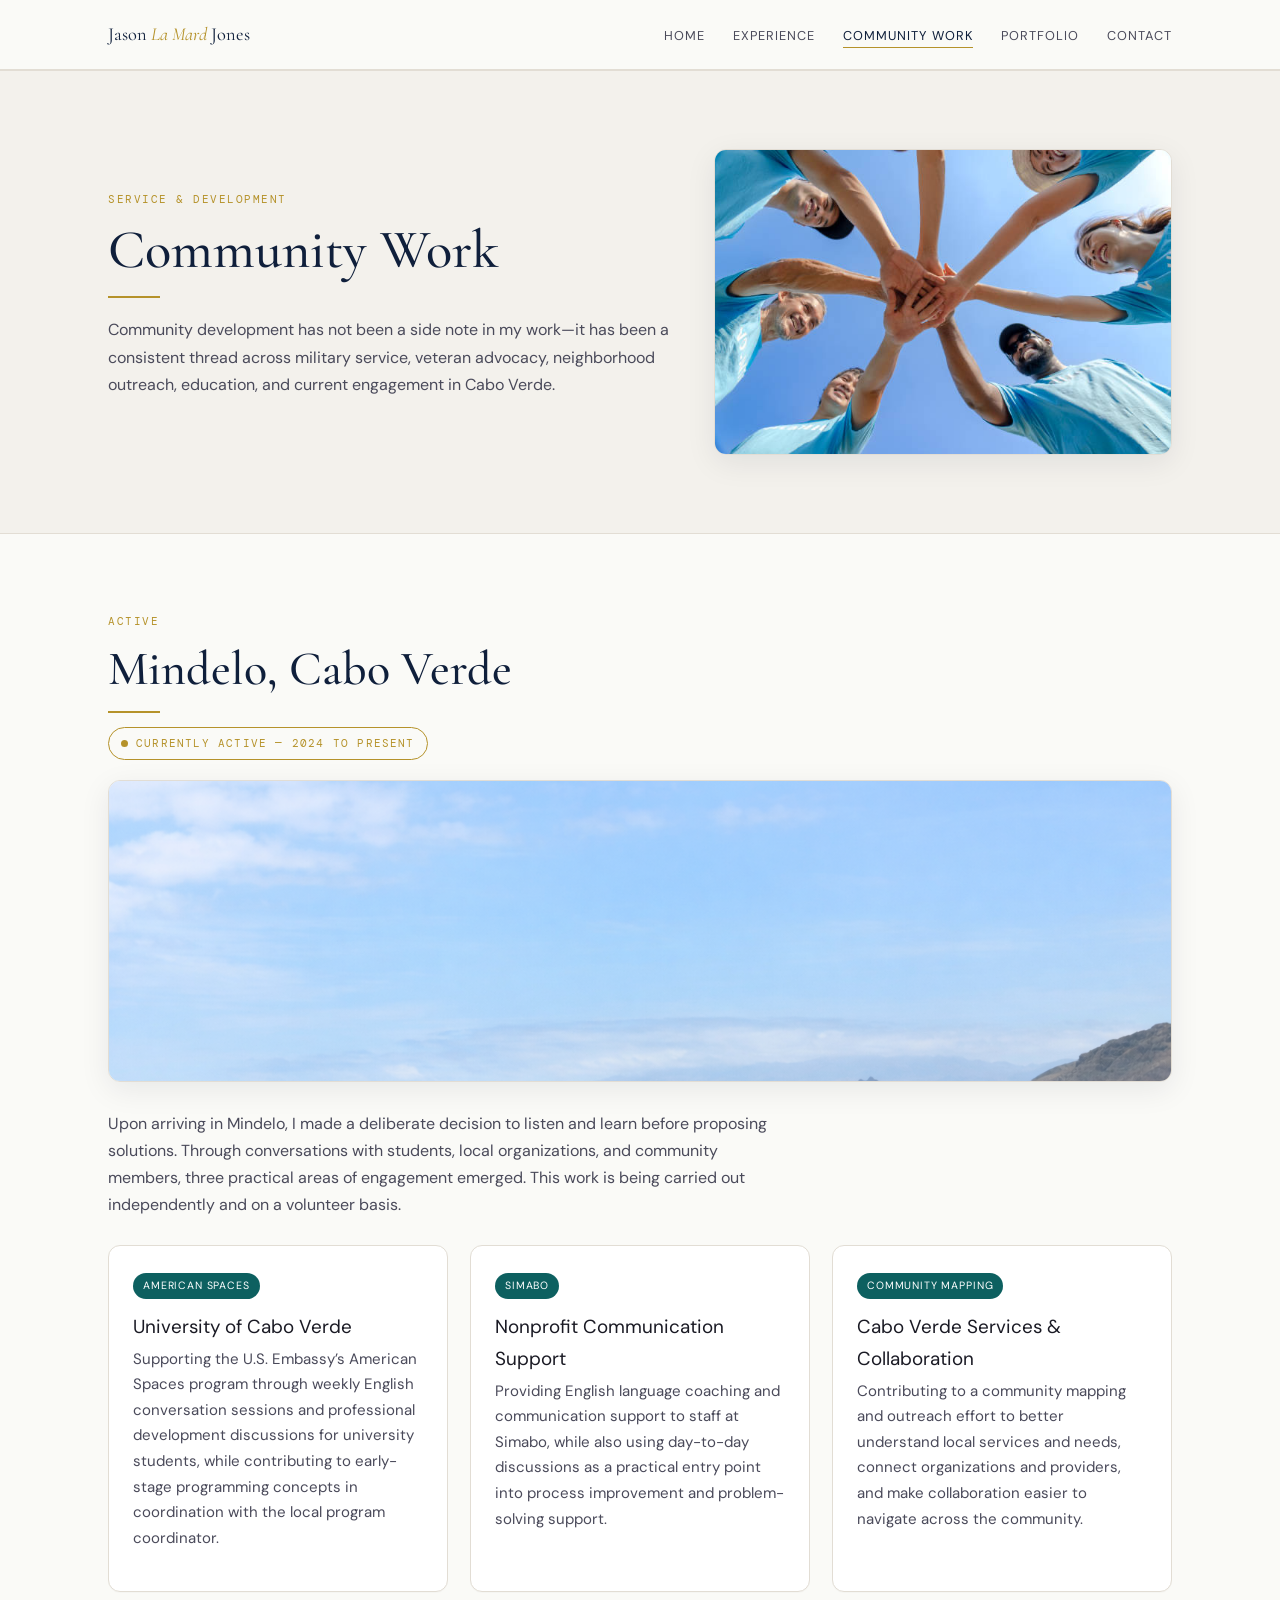
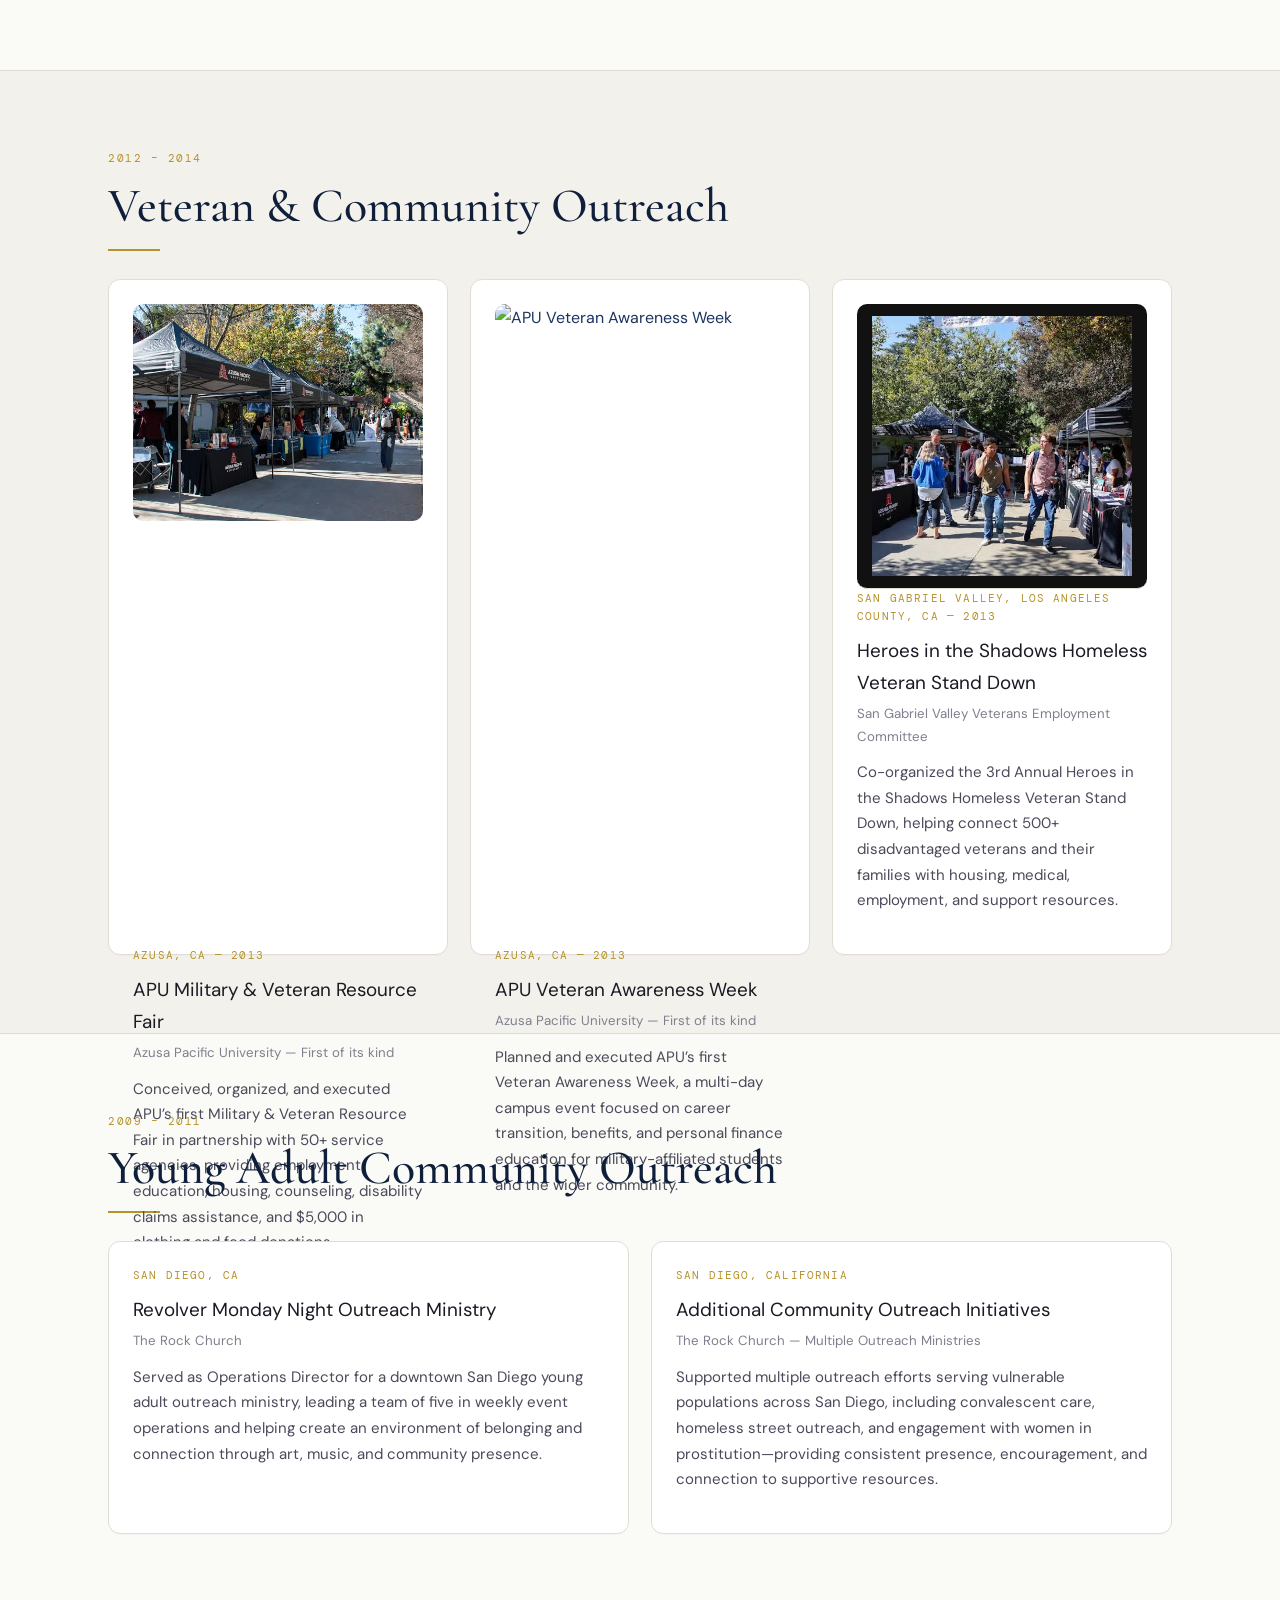
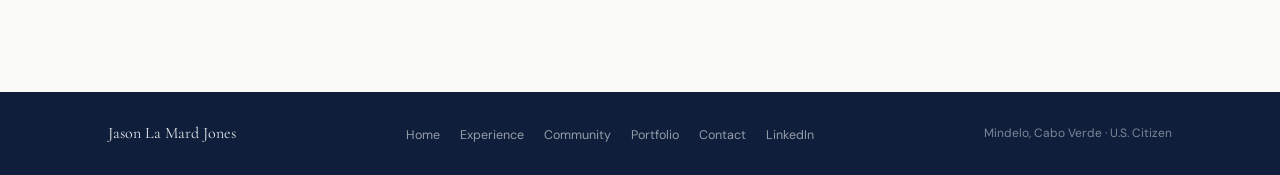
==== commit b5e44a82: "Community banner and thumbnail fix Updated Mindelo banner, removed American Spaces card image, and a" ====
--- a/community.html
+++ b/community.html
@@ -40,20 +40,20 @@
       <h2>Mindelo, Cabo Verde</h2>
       <div class="section-divider"></div>
       <div style="margin-top:14px;"><span class="current-badge">Currently Active — 2024 to Present</span></div>
-      <div class="inline-banner tall"><img src="mindelo-banner.jpg" alt="Mindelo, Cabo Verde city and bay view"></div>
+      <div class="inline-banner tall reveal"><img src="hero-banner.png" alt="Mindelo, Cabo Verde city and bay view"></div>
       <p class="section-intro">Upon arriving in Mindelo, I made a deliberate decision to listen and learn before proposing solutions. Through conversations with students, local organizations, and community members, three practical areas of engagement emerged. This work is being carried out independently and on a volunteer basis.</p>
       <div class="cards-3" style="margin-top:26px;">
-        <div class="card">
+        <div class="card reveal">
           <span class="card-tag ct-community">American Spaces</span>
           <div class="card-role" style="margin-top:12px;">University of Cabo Verde</div>
           <p class="card-body">Supporting the U.S. Embassy’s American Spaces program through weekly English conversation sessions and professional development discussions for university students, while contributing to early-stage programming concepts in coordination with the local program coordinator.</p>
         </div>
-        <div class="card">
+        <div class="card reveal">
           <span class="card-tag ct-community">Simabo</span>
           <div class="card-role" style="margin-top:12px;">Nonprofit Communication Support</div>
           <p class="card-body">Providing English language coaching and communication support to staff at Simabo, while also using day-to-day discussions as a practical entry point into process improvement and problem-solving support.</p>
         </div>
-        <div class="card">
+        <div class="card reveal">
           <span class="card-tag ct-community">Community Mapping</span>
           <div class="card-role" style="margin-top:12px;">Cabo Verde Services &amp; Collaboration</div>
           <p class="card-body">Contributing to a community mapping and outreach effort to better understand local services and needs, connect organizations and providers, and make collaboration easier to navigate across the community.</p>
@@ -69,21 +69,21 @@
       <div class="section-divider"></div>
       <div class="cards-3" style="margin-top:28px;">
         <div class="card">
-          <img src="resource-fair.jpg" alt="Outdoor community resource fair" style="border-radius:10px; margin-bottom:16px; width:100%; aspect-ratio:4/3; object-fit:cover;">
+          <a href="resource-fair.jpg" class="lightbox-trigger"><img src="resource-fair.jpg" alt="Outdoor community resource fair" style="border-radius:10px; margin-bottom:16px; width:100%; aspect-ratio:4/3; object-fit:cover;"></a>
           <div class="card-year">Azusa, CA — 2013</div>
           <div class="card-role">APU Military &amp; Veteran Resource Fair</div>
           <div class="card-org">Azusa Pacific University — First of its kind</div>
           <p class="card-body">Conceived, organized, and executed APU’s first Military &amp; Veteran Resource Fair in partnership with 50+ service agencies, providing employment, education, housing, counseling, disability claims assistance, and $5,000 in clothing and food donations.</p>
         </div>
         <div class="card">
-          <img src="heroes-stand-down.jpg" alt="Community outreach crowd" style="border-radius:10px; margin-bottom:16px; width:100%; aspect-ratio:4/3; object-fit:cover;">
+          <a href="apu-veteran-awareness-week.jpg" class="lightbox-trigger"><img src="apu-veteran-awareness-week.jpg" alt="APU Veteran Awareness Week" style="border-radius:10px; margin-bottom:16px; width:100%; aspect-ratio:4/3; object-fit:cover;"></a>
           <div class="card-year">Azusa, CA — 2013</div>
           <div class="card-role">APU Veteran Awareness Week</div>
           <div class="card-org">Azusa Pacific University — First of its kind</div>
           <p class="card-body">Planned and executed APU’s first Veteran Awareness Week, a multi-day campus event focused on career transition, benefits, and personal finance education for military-affiliated students and the wider community.</p>
         </div>
         <div class="card">
-          <img src="heroes-stand-down.jpg" alt="Heroes in the Shadows Stand Down" style="border-radius:10px; margin-bottom:16px; width:100%; aspect-ratio:4/3; object-fit:cover;">
+          <div class="project-thumb flyer-frame"><a href="heroes-stand-down.jpg" class="lightbox-trigger"><img src="heroes-stand-down.jpg" alt="Heroes in the Shadows Stand Down flyer"></a></div>
           <div class="card-year">San Gabriel Valley, Los Angeles County, CA — 2013</div>
           <div class="card-role">Heroes in the Shadows Homeless Veteran Stand Down</div>
           <div class="card-org">San Gabriel Valley Veterans Employment Committee</div>
@@ -115,6 +115,11 @@
     </div>
   </section>
 
+  <div id="image-lightbox" class="image-lightbox" aria-hidden="true">
+    <button class="lightbox-close" aria-label="Close image">&times;</button>
+    <img class="lightbox-content" id="lightbox-img" alt="">
+  </div>
+
   <footer>
     <div class="footer-inner">
       <span class="footer-name">Jason La Mard Jones</span>
--- a/style.css
+++ b/style.css
@@ -119,6 +119,8 @@
 .split-header { display:grid; grid-template-columns: 1.05fr .85fr; gap: 40px; align-items:center; }
 .header-image-card { border-radius: 12px; overflow:hidden; border: 1px solid var(--rule); box-shadow: var(--shadow); background: var(--white); }
 .header-image-card img { width:100%; height:100%; object-fit: cover; }
+.header-image-card.contain img { object-fit: contain; background: var(--white); padding: 6px; }
+.header-image-card.tight img { object-position: center top; }
 .page-kicker { display:flex; gap: 12px; flex-wrap:wrap; margin-top: 24px; }
 
 .approach-grid, .focus-grid, .cards-3, .cards-2 {
@@ -163,6 +165,7 @@
 .project-buttons { display:flex; gap: 10px; flex-wrap:wrap; margin-top:14px; }
 
 .video-grid { display:grid; grid-template-columns: 1fr 1.15fr; gap: 28px; align-items:start; }
+.video-grid-three { display:grid; grid-template-columns: repeat(3, minmax(0,1fr)); gap: 24px; align-items:start; }
 .embed-wrap { position: relative; padding-bottom:56.25%; height:0; overflow:hidden; border-radius:12px; border:1px solid var(--rule); box-shadow: var(--shadow); background: var(--warm); }
 .embed-wrap iframe { position:absolute; inset:0; width:100%; height:100%; }
 .video-card { margin-bottom: 28px; }
@@ -215,7 +218,7 @@
   .hero-accent-a { left: 6px; bottom: 12px; width: 74px; height: 74px; }
   .hero-accent-b { right: 6px; bottom: 6px; width: 58px; height: 58px; }
   .stat-strip { grid-template-columns: 1fr 1fr; gap: 16px; }
-  .approach-grid, .focus-grid, .cards-2, .cards-3, .project-grid { grid-template-columns: 1fr; }
+  .approach-grid, .focus-grid, .cards-2, .cards-3, .project-grid, .video-grid-three { grid-template-columns: 1fr; }
   .inline-banner img, .inline-banner.tall img { height: 180px; }
   .footer-inner { justify-content:flex-start; }
 }
@@ -231,6 +234,11 @@
   margin-top: 22px;
   align-items: start;
 }
+.timeline-title { max-width: 18ch; }
+.reveal { opacity: 0; transform: translateY(26px); transition: opacity .45s ease, transform .45s ease; }
+.reveal.visible { opacity: 1; transform: translateY(0); }
+.tl-entry { opacity: 0; transform: translateY(30px); }
+.tl-entry.visible { opacity: 1; transform: translateY(0); }
 .tl-entry {
   appearance: none;
   -webkit-appearance: none;
@@ -246,7 +254,10 @@
   transition: box-shadow .2s ease, transform .2s ease, border-color .2s ease;
 }
 .tl-entry:hover { box-shadow: var(--shadow); transform: translateY(-1px); }
+.tl-entry .tl-header::after { content: 'Tap to expand'; display:block; margin-top:8px; font-family: var(--mono); font-size:.58rem; letter-spacing:.08em; text-transform:uppercase; color: var(--soft); }
+@media (min-width: 721px) { .tl-entry .tl-header::after { content: 'Click to expand'; } }
 .timeline-alt .tl-entry:nth-child(even) { margin-top: 54px; }
+.timeline-alt .tl-entry:nth-child(1), .timeline-alt .tl-entry:nth-child(2) { transition-delay: .03s; }
 .tl-header { display: grid; gap: 8px; }
 .tl-year {
   font-family: var(--mono);
@@ -274,6 +285,7 @@
   margin-top: 0;
 }
 .tl-entry.open .tl-detail { grid-template-rows: 1fr; margin-top: 16px; }
+.tl-entry.open .tl-header::after { content: 'Hide details'; }
 .tl-detail-inner { overflow: hidden; }
 .tl-detail ul { margin: 0; padding-left: 1.15rem; color: var(--mid); }
 .tl-detail li { margin: 0 0 .55rem; }
@@ -286,8 +298,11 @@
 .project-buttons .tag { white-space: nowrap; }
 
 @media (min-width: 721px) {
-  .tl-entry { cursor: default; }
-  .tl-detail { grid-template-rows: 1fr; margin-top: 16px; }
+  .timeline-title { max-width: none; }
+}
+
+@media (max-width: 900px) {
+  .video-grid-three { grid-template-columns: 1fr; }
 }
 
 @media (max-width: 720px) {
@@ -298,3 +313,74 @@
   .tl-org { font-size: .86rem; }
   .tl-detail ul { padding-left: 1rem; }
 }
+
+
+/* --- v6 portfolio image lightbox + flyer fix --- */
+.project-thumb.flyer-frame {
+  background: #111 !important;
+  border-radius: 10px;
+  padding: 12px;
+  display: flex;
+  align-items: center;
+  justify-content: center;
+  min-height: 220px;
+  height: auto !important;
+  overflow: hidden;
+}
+
+.project-thumb.flyer-frame img {
+  width: 100% !important;
+  height: auto !important;
+  max-height: 260px;
+  object-fit: contain !important;
+  object-position: center center !important;
+  display: block;
+  background: #111;
+}
+
+.lightbox-trigger {
+  display: block;
+  width: 100%;
+  height: 100%;
+}
+
+.lightbox-trigger img {
+  cursor: zoom-in;
+}
+
+.image-lightbox {
+  display: none;
+  position: fixed;
+  z-index: 9999;
+  inset: 0;
+  background: rgba(0, 0, 0, 0.9);
+  align-items: center;
+  justify-content: center;
+  padding: 20px;
+}
+
+.image-lightbox.active {
+  display: flex;
+}
+
+.lightbox-content {
+  max-width: 95%;
+  max-height: 90vh;
+  object-fit: contain;
+  border-radius: 8px;
+  background: #111;
+  box-shadow: 0 10px 35px rgba(0,0,0,.35);
+}
+
+.lightbox-close {
+  position: absolute;
+  top: 18px;
+  right: 24px;
+  color: #fff;
+  font-size: 42px;
+  font-weight: 300;
+  cursor: pointer;
+  line-height: 1;
+  background: transparent;
+  border: none;
+}
